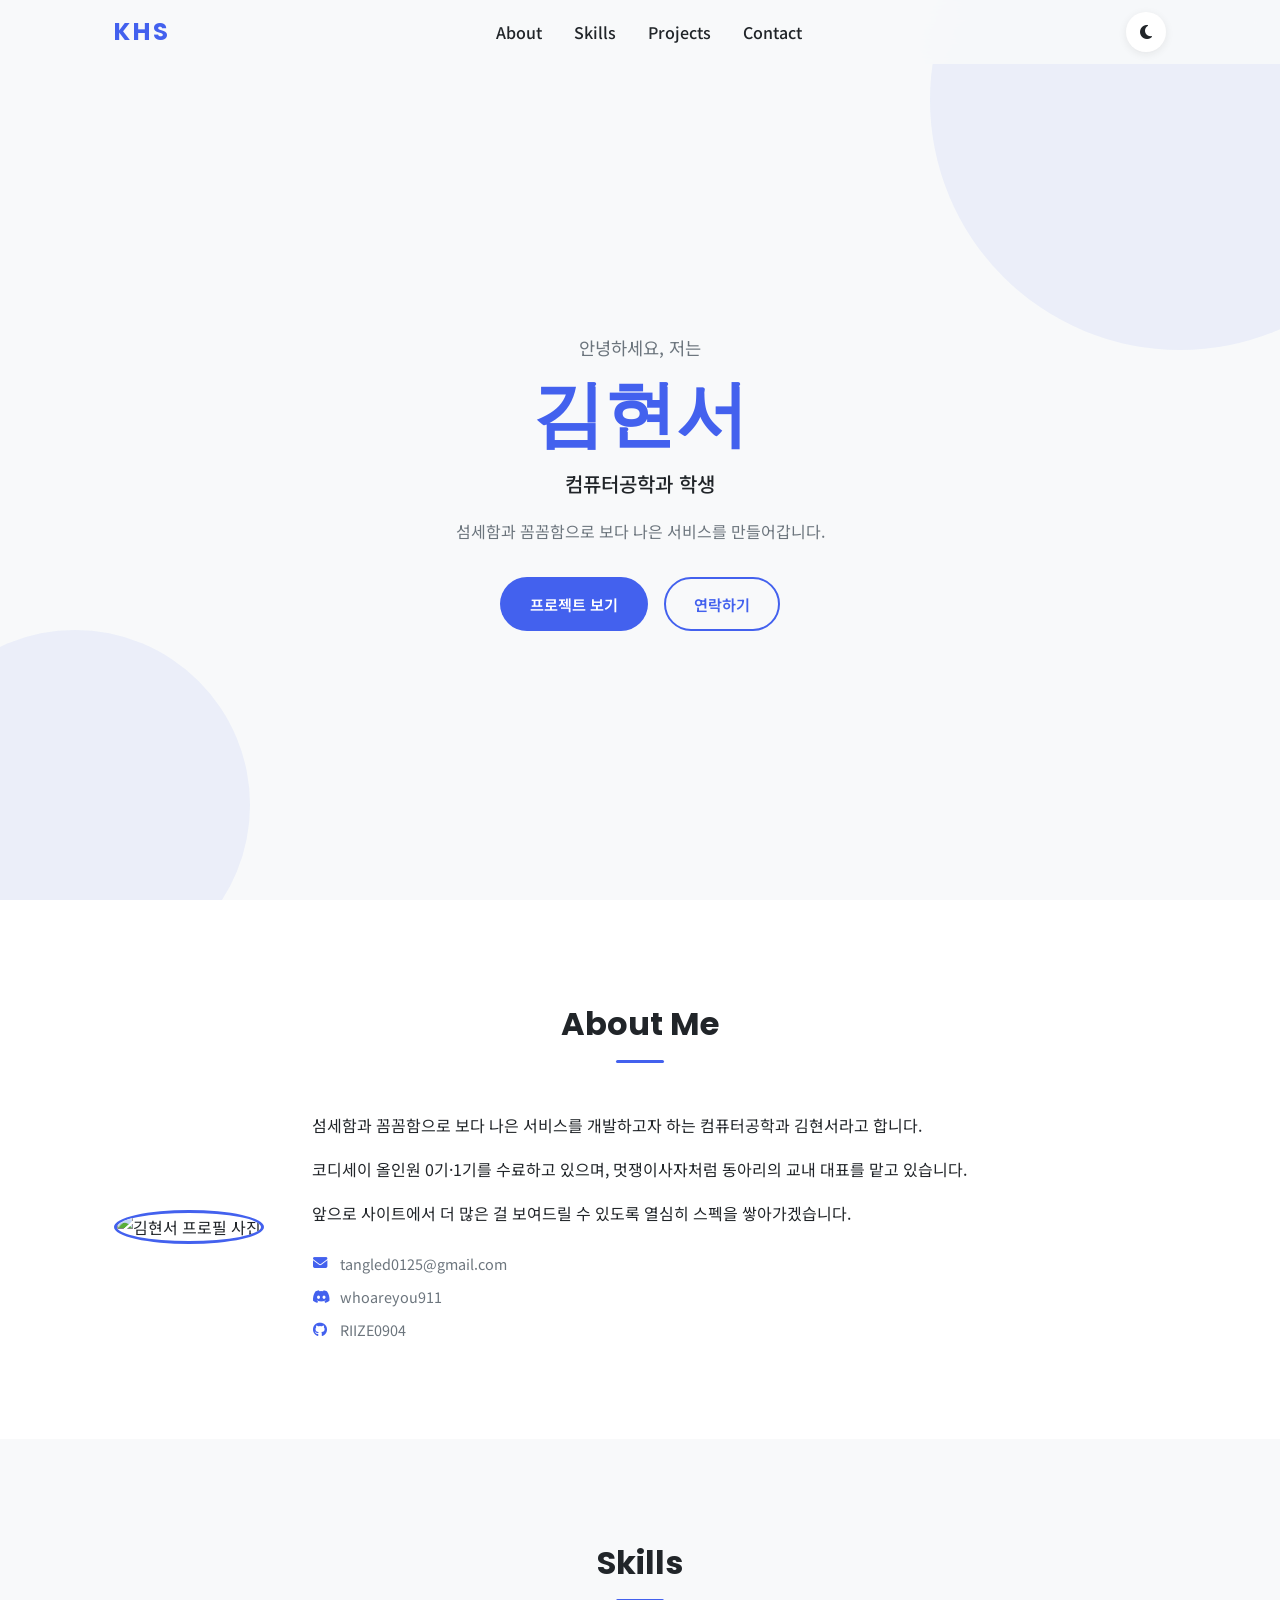
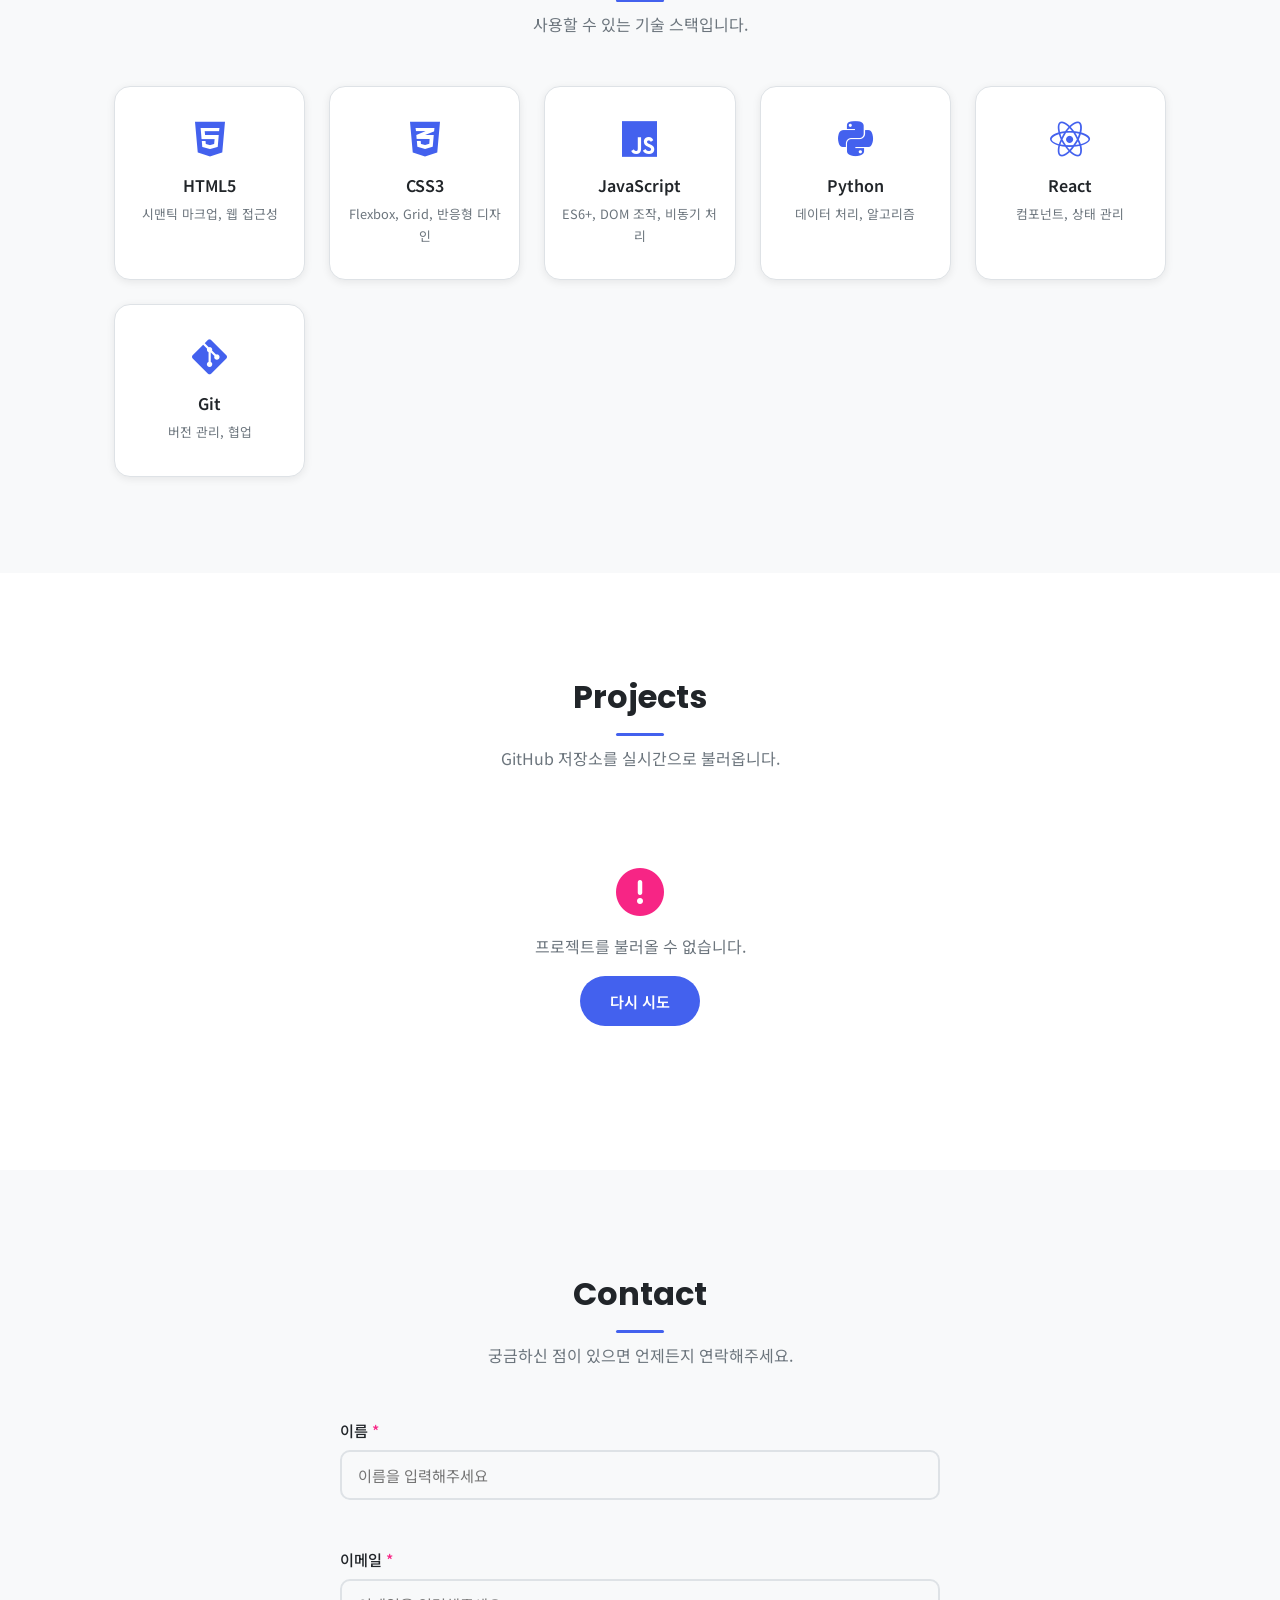
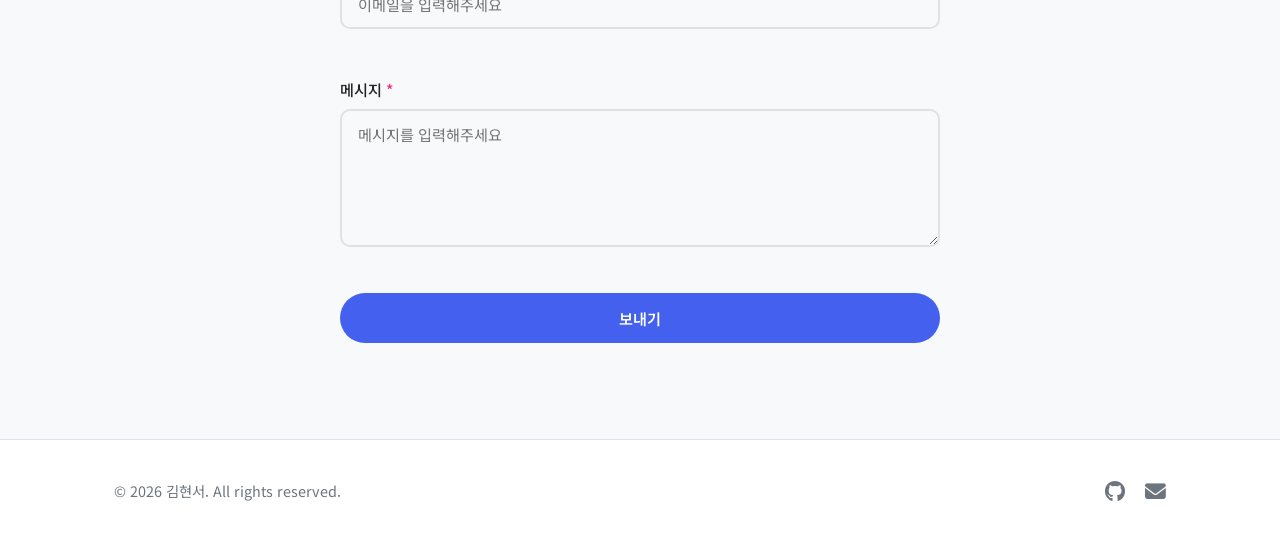
==== index.html @ 7a952cfc "Deploy portfolio to gh-pages branch https://claude.ai/code/session_013kDp5S1q1RxbDHuJ3JeQEh" ====
<!DOCTYPE html>
<html lang="ko">
<head>
  <meta charset="UTF-8" />
  <meta name="viewport" content="width=device-width, initial-scale=1.0" />
  <title>김현서 | Portfolio</title>

  <!-- 웹 폰트: Noto Sans KR(한글), Poppins(영문) -->
  <link rel="preconnect" href="https://fonts.googleapis.com" />
  <link rel="preconnect" href="https://fonts.gstatic.com" crossorigin />
  <link href="https://fonts.googleapis.com/css2?family=Noto+Sans+KR:wght@300;400;500;700&family=Poppins:wght@300;400;600;700&display=swap" rel="stylesheet" />

  <!-- 아이콘: Font Awesome -->
  <link rel="stylesheet" href="https://cdnjs.cloudflare.com/ajax/libs/font-awesome/6.5.0/css/all.min.css" />

  <!-- 외부 스타일시트 연결 -->
  <link rel="stylesheet" href="css/style.css" />
</head>
<body>

  <!-- ===== HEADER: 고정 네비게이션 바 ===== -->
  <header class="header" id="header">
    <nav class="nav container">

      <!-- 로고 -->
      <a href="#hero" class="nav__logo">KHS</a>

      <!-- 메뉴 목록 (모바일에서 슬라이드다운) -->
      <ul class="nav__menu" id="nav-menu">
        <li><a href="#about"    class="nav__link">About</a></li>
        <li><a href="#skills"   class="nav__link">Skills</a></li>
        <li><a href="#projects" class="nav__link">Projects</a></li>
        <li><a href="#contact"  class="nav__link">Contact</a></li>
      </ul>

      <div class="nav__actions">
        <!-- 다크 모드 토글 버튼 -->
        <button class="dark-toggle" id="dark-toggle" aria-label="다크 모드 전환">
          <i class="fas fa-moon"></i>
        </button>

        <!-- 햄버거 버튼 (모바일에서만 표시) -->
        <button class="hamburger" id="hamburger" aria-label="메뉴 열기">
          <span></span>
          <span></span>
          <span></span>
        </button>
      </div>
    </nav>
  </header>

  <main>

    <!-- ===== HERO: 메인 인트로 섹션 ===== -->
    <section class="hero" id="hero">
      <div class="hero__content container">
        <p class="hero__greeting">안녕하세요, 저는</p>
        <h1 class="hero__name">김현서</h1>
        <p class="hero__role">컴퓨터공학과 학생</p>
        <p class="hero__description">섬세함과 꼼꼼함으로 보다 나은 서비스를 만들어갑니다.</p>
        <div class="hero__buttons">
          <a href="#projects" class="btn btn--primary">프로젝트 보기</a>
          <a href="#contact"  class="btn btn--secondary">연락하기</a>
        </div>
      </div>

      <!-- 배경 장식 원형 요소 -->
      <div class="hero__bg-circle hero__bg-circle--1"></div>
      <div class="hero__bg-circle hero__bg-circle--2"></div>
    </section>

    <!-- ===== ABOUT: 자기소개 섹션 ===== -->
    <section class="about section" id="about">
      <div class="container">
        <h2 class="section__title animate-on-scroll">About Me</h2>

        <div class="about__content">

          <!-- 프로필 이미지 (images/profile.png 파일로 교체) -->
          <div class="about__image animate-on-scroll">
            <img
              src="images/profile.png"
              alt="김현서 프로필 사진"
              class="about__photo"
              id="profile-img"
            />
            <!-- 이미지 로드 실패 시 폴백 플레이스홀더 (JS에서 토글) -->
            <div class="about__photo-placeholder hidden" id="profile-placeholder">
              <i class="fas fa-user"></i>
            </div>
          </div>

          <!-- 자기소개 텍스트 및 연락처 -->
          <div class="about__text animate-on-scroll">
            <p>섬세함과 꼼꼼함으로 보다 나은 서비스를 개발하고자 하는 컴퓨터공학과 김현서라고 합니다.</p>
            <p>코디세이 올인원 0기·1기를 수료하고 있으며, 멋쟁이사자처럼 동아리의 교내 대표를 맡고 있습니다.</p>
            <p>앞으로 사이트에서 더 많은 걸 보여드릴 수 있도록 열심히 스펙을 쌓아가겠습니다.</p>

            <!-- 연락처 정보 목록 -->
            <ul class="about__info">
              <li><i class="fas fa-envelope"></i> tangled0125@gmail.com</li>
              <li><i class="fab fa-discord"></i> whoareyou911</li>
              <li><i class="fab fa-github"></i> RIIZE0904</li>
            </ul>
          </div>
        </div>
      </div>
    </section>

    <!-- ===== SKILLS: 기술 스택 섹션 ===== -->
    <section class="skills section" id="skills">
      <div class="container">
        <h2 class="section__title animate-on-scroll">Skills</h2>
        <p class="section__subtitle animate-on-scroll">사용할 수 있는 기술 스택입니다.</p>

        <!-- Grid 레이아웃: 카드 수에 따라 자동 줄바꿈 -->
        <div class="skills__grid">
          <div class="skill-card animate-on-scroll">
            <i class="fab fa-html5 skill-card__icon"></i>
            <h3 class="skill-card__name">HTML5</h3>
            <p class="skill-card__desc">시맨틱 마크업, 웹 접근성</p>
          </div>
          <div class="skill-card animate-on-scroll">
            <i class="fab fa-css3-alt skill-card__icon"></i>
            <h3 class="skill-card__name">CSS3</h3>
            <p class="skill-card__desc">Flexbox, Grid, 반응형 디자인</p>
          </div>
          <div class="skill-card animate-on-scroll">
            <i class="fab fa-js skill-card__icon"></i>
            <h3 class="skill-card__name">JavaScript</h3>
            <p class="skill-card__desc">ES6+, DOM 조작, 비동기 처리</p>
          </div>
          <div class="skill-card animate-on-scroll">
            <i class="fab fa-python skill-card__icon"></i>
            <h3 class="skill-card__name">Python</h3>
            <p class="skill-card__desc">데이터 처리, 알고리즘</p>
          </div>
          <div class="skill-card animate-on-scroll">
            <i class="fab fa-react skill-card__icon"></i>
            <h3 class="skill-card__name">React</h3>
            <p class="skill-card__desc">컴포넌트, 상태 관리</p>
          </div>
          <div class="skill-card animate-on-scroll">
            <i class="fab fa-git-alt skill-card__icon"></i>
            <h3 class="skill-card__name">Git</h3>
            <p class="skill-card__desc">버전 관리, 협업</p>
          </div>
        </div>
      </div>
    </section>

    <!-- ===== PROJECTS: GitHub API 연동 섹션 ===== -->
    <section class="projects section" id="projects">
      <div class="container">
        <h2 class="section__title animate-on-scroll">Projects</h2>
        <p class="section__subtitle animate-on-scroll">GitHub 저장소를 실시간으로 불러옵니다.</p>

        <!-- 로딩 / 에러 / 빈 상태 UI (JS에서 상태에 따라 표시/숨김) -->
        <div class="projects__status">

          <!-- 로딩 상태: 스피너 + 텍스트 -->
          <div class="status status--loading" id="status-loading">
            <div class="spinner"></div>
            <p>프로젝트를 불러오는 중...</p>
          </div>

          <!-- 에러 상태: 메시지 + 재시도 버튼 -->
          <div class="status status--error hidden" id="status-error">
            <i class="fas fa-exclamation-circle"></i>
            <p>프로젝트를 불러올 수 없습니다.</p>
            <button class="btn btn--primary" id="retry-btn">다시 시도</button>
          </div>

          <!-- 빈 상태: 저장소가 없을 때 -->
          <div class="status status--empty hidden" id="status-empty">
            <i class="fas fa-folder-open"></i>
            <p>표시할 프로젝트가 없습니다.</p>
          </div>
        </div>

        <!-- 성공 상태: 프로젝트 카드 목록 (JS로 동적 렌더링) -->
        <div class="projects__grid hidden" id="projects-grid"></div>
      </div>
    </section>

    <!-- ===== CONTACT: 문의 폼 섹션 ===== -->
    <section class="contact section" id="contact">
      <div class="container">
        <h2 class="section__title animate-on-scroll">Contact</h2>
        <p class="section__subtitle animate-on-scroll">궁금하신 점이 있으면 언제든지 연락해주세요.</p>

        <!-- novalidate: 브라우저 기본 검증 비활성화 → JS로 직접 처리 -->
        <form class="contact__form animate-on-scroll" id="contact-form" novalidate>

          <!-- 이름 입력 필드 -->
          <div class="form-group">
            <label for="name">이름 <span class="required">*</span></label>
            <input type="text" id="name" name="name" placeholder="이름을 입력해주세요" />
            <span class="form-error" id="name-error"></span>
          </div>

          <!-- 이메일 입력 필드 -->
          <div class="form-group">
            <label for="email">이메일 <span class="required">*</span></label>
            <input type="email" id="email" name="email" placeholder="이메일을 입력해주세요" />
            <span class="form-error" id="email-error"></span>
          </div>

          <!-- 메시지 입력 필드 -->
          <div class="form-group">
            <label for="message">메시지 <span class="required">*</span></label>
            <textarea id="message" name="message" rows="5" placeholder="메시지를 입력해주세요"></textarea>
            <span class="form-error" id="message-error"></span>
          </div>

          <button type="submit" class="btn btn--primary btn--full">보내기</button>

          <!-- 성공 메시지 (제출 후 표시) -->
          <div class="form-success hidden" id="form-success">
            <i class="fas fa-check-circle"></i>
            <p>메시지가 성공적으로 전송되었습니다! 감사합니다.</p>
          </div>
        </form>
      </div>
    </section>

  </main>

  <!-- ===== FOOTER: 저작권 및 외부 링크 ===== -->
  <footer class="footer">
    <div class="container">
      <p>&copy; 2026 김현서. All rights reserved.</p>
      <div class="footer__links">
        <a href="https://github.com/RIIZE0904" target="_blank" rel="noopener" aria-label="GitHub">
          <i class="fab fa-github"></i>
        </a>
        <a href="mailto:tangled0125@gmail.com" aria-label="이메일">
          <i class="fas fa-envelope"></i>
        </a>
      </div>
    </div>
  </footer>

  <!-- 스크롤 탑 버튼 (300px 이상 스크롤 시 표시) -->
  <button class="scroll-top hidden" id="scroll-top" aria-label="맨 위로 이동">
    <i class="fas fa-arrow-up"></i>
  </button>

  <!-- JavaScript 파일 연결 (body 끝에 위치 → DOM 로드 후 실행) -->
  <script src="js/main.js"></script>
</body>
</html>
---- css/style.css ----
/* ===== CSS 변수: 라이트 / 다크 테마 토큰 ===== */
:root {
  --color-bg: #f8f9fa;
  --color-bg-alt: #ffffff;
  --color-text: #212529;
  --color-text-light: #6c757d;
  --color-primary: #4361ee;
  --color-secondary: #f72585;
  --color-border: #dee2e6;
  --color-card-bg: #ffffff;
  --color-nav-bg: rgba(248, 249, 250, 0.9);
  --color-nav-scrolled: rgba(255, 255, 255, 0.98);
  --shadow-sm: 0 2px 8px rgba(0, 0, 0, 0.08);
  --shadow-md: 0 6px 24px rgba(0, 0, 0, 0.12);
  --transition: 0.3s ease;
  --font-main: 'Noto Sans KR', sans-serif;
  --font-en: 'Poppins', sans-serif;
}

/* 다크 모드: body.dark 일 때 변수 덮어쓰기 */
body.dark {
  --color-bg: #0f172a;
  --color-bg-alt: #1e293b;
  --color-text: #e2e8f0;
  --color-text-light: #94a3b8;
  --color-border: #334155;
  --color-card-bg: #1e293b;
  --color-nav-bg: rgba(15, 23, 42, 0.9);
  --color-nav-scrolled: rgba(15, 23, 42, 0.98);
  --shadow-sm: 0 2px 8px rgba(0, 0, 0, 0.4);
  --shadow-md: 0 6px 24px rgba(0, 0, 0, 0.5);
}

/* ===== 리셋 & 기본 설정 ===== */
*,
*::before,
*::after {
  box-sizing: border-box;
  margin: 0;
  padding: 0;
}

html {
  scroll-behavior: smooth; /* 부드러운 스크롤 전역 적용 */
}

body {
  font-family: var(--font-main);
  background-color: var(--color-bg);
  color: var(--color-text);
  line-height: 1.75;
  /* 테마 전환 시 부드럽게 변경 */
  transition: background-color var(--transition), color var(--transition);
}

a {
  text-decoration: none;
  color: inherit;
}

ul {
  list-style: none;
}

button {
  cursor: pointer;
  border: none;
  background: none;
  font-family: inherit;
}

/* ===== 레이아웃: 컨테이너 & 섹션 ===== */
.container {
  max-width: 1100px;
  margin: 0 auto;
  padding: 0 1.5rem;
}

.section {
  padding: 6rem 0;
}

/* ===== HEADER & 네비게이션 ===== */
/* position: fixed로 스크롤해도 상단에 고정 */
.header {
  position: fixed;
  top: 0;
  left: 0;
  width: 100%;
  z-index: 1000;
  background-color: var(--color-nav-bg);
  backdrop-filter: blur(12px);
  transition: background-color var(--transition), box-shadow var(--transition);
}

/* 스크롤 60px 이상 시 JS가 .scrolled 클래스 추가 → 그림자 표시 */
.header.scrolled {
  background-color: var(--color-nav-scrolled);
  box-shadow: var(--shadow-sm);
}

/* Flexbox: 로고 / 메뉴 / 액션버튼을 가로로 정렬 */
.nav {
  display: flex;
  align-items: center;
  justify-content: space-between;
  height: 64px;
}

.nav__logo {
  font-family: var(--font-en);
  font-size: 1.5rem;
  font-weight: 700;
  color: var(--color-primary);
  letter-spacing: 3px;
}

/* Flexbox: 메뉴 항목 가로 나열 */
.nav__menu {
  display: flex;
  gap: 2rem;
}

.nav__link {
  font-weight: 500;
  color: var(--color-text);
  transition: color var(--transition);
  position: relative;
}

/* 호버 시 하단 밑줄 애니메이션 */
.nav__link::after {
  content: '';
  position: absolute;
  bottom: -4px;
  left: 0;
  width: 0;
  height: 2px;
  background-color: var(--color-primary);
  transition: width var(--transition);
}

.nav__link:hover {
  color: var(--color-primary);
}

.nav__link:hover::after {
  width: 100%;
}

.nav__actions {
  display: flex;
  align-items: center;
  gap: 0.75rem;
}

/* 다크 모드 토글 버튼 */
.dark-toggle {
  width: 40px;
  height: 40px;
  border-radius: 50%;
  display: flex;
  align-items: center;
  justify-content: center;
  background-color: var(--color-card-bg);
  color: var(--color-text);
  font-size: 1rem;
  box-shadow: var(--shadow-sm);
  transition: background-color var(--transition), transform var(--transition);
}

.dark-toggle:hover {
  transform: rotate(20deg);
}

/* 햄버거 버튼: 모바일에서만 표시 (기본 hidden) */
.hamburger {
  display: none;
  flex-direction: column;
  gap: 5px;
  width: 30px;
  padding: 3px 0;
}

.hamburger span {
  display: block;
  width: 100%;
  height: 2px;
  background-color: var(--color-text);
  border-radius: 2px;
  transition: transform var(--transition), opacity var(--transition);
}

/* 활성화 시 X 모양으로 변형 */
.hamburger.active span:nth-child(1) {
  transform: translateY(7px) rotate(45deg);
}

.hamburger.active span:nth-child(2) {
  opacity: 0;
}

.hamburger.active span:nth-child(3) {
  transform: translateY(-7px) rotate(-45deg);
}

/* ===== HERO 섹션 ===== */
/* 화면 전체 높이, 중앙 정렬 */
.hero {
  min-height: 100vh;
  display: flex;
  align-items: center;
  justify-content: center;
  position: relative;
  overflow: hidden;
  padding-top: 64px; /* 고정 헤더 높이만큼 여백 */
}

.hero__content {
  text-align: center;
  position: relative;
  z-index: 1;
}

.hero__greeting {
  font-size: 1.1rem;
  color: var(--color-text-light);
  margin-bottom: 0.5rem;
}

/* clamp(): 뷰포트에 따라 폰트 크기 자동 조정 */
.hero__name {
  font-family: var(--font-en);
  font-size: clamp(2.5rem, 6vw, 4.5rem);
  font-weight: 700;
  color: var(--color-primary);
  line-height: 1.2;
  margin-bottom: 0.5rem;
}

.hero__role {
  font-size: 1.25rem;
  font-weight: 500;
  margin-bottom: 1rem;
}

.hero__description {
  font-size: 1rem;
  color: var(--color-text-light);
  max-width: 480px;
  margin: 0 auto 2rem;
}

/* Flexbox: 버튼 가로 나열, 모바일에서 wrap */
.hero__buttons {
  display: flex;
  gap: 1rem;
  justify-content: center;
  flex-wrap: wrap;
}

/* 배경 장식 원 */
.hero__bg-circle {
  position: absolute;
  border-radius: 50%;
  background-color: var(--color-primary);
  opacity: 0.07;
}

.hero__bg-circle--1 {
  width: 500px;
  height: 500px;
  top: -150px;
  right: -150px;
}

.hero__bg-circle--2 {
  width: 350px;
  height: 350px;
  bottom: -80px;
  left: -100px;
}

/* ===== 버튼 공통 스타일 ===== */
.btn {
  display: inline-flex;
  align-items: center;
  gap: 0.5rem;
  padding: 0.75rem 1.75rem;
  border-radius: 50px;
  font-size: 0.95rem;
  font-weight: 600;
  font-family: inherit;
  border: 2px solid transparent;
  transition: transform var(--transition), box-shadow var(--transition),
              background-color var(--transition), color var(--transition);
  cursor: pointer;
}

/* 주요 버튼 (채워진 형태) */
.btn--primary {
  background-color: var(--color-primary);
  color: #fff;
}

.btn--primary:hover {
  transform: translateY(-2px);
  box-shadow: 0 8px 20px rgba(67, 97, 238, 0.4);
}

/* 보조 버튼 (테두리 형태) */
.btn--secondary {
  background-color: transparent;
  color: var(--color-primary);
  border-color: var(--color-primary);
}

.btn--secondary:hover {
  background-color: var(--color-primary);
  color: #fff;
  transform: translateY(-2px);
}

/* 폼 제출 버튼: 너비 100% */
.btn--full {
  width: 100%;
  justify-content: center;
}

/* ===== 섹션 공통 제목 스타일 ===== */
.section__title {
  font-family: var(--font-en);
  font-size: 2rem;
  font-weight: 700;
  text-align: center;
  margin-bottom: 0.5rem;
}

/* 제목 하단 강조선 */
.section__title::after {
  content: '';
  display: block;
  width: 48px;
  height: 3px;
  background-color: var(--color-primary);
  margin: 0.5rem auto 0;
  border-radius: 2px;
}

.section__subtitle {
  text-align: center;
  color: var(--color-text-light);
  margin-bottom: 3rem;
}

/* ===== ABOUT 섹션 ===== */
.about {
  background-color: var(--color-bg-alt);
}

/* Flexbox: 이미지와 텍스트를 가로로 배치 */
.about__content {
  display: flex;
  align-items: center;
  gap: 3rem;
  margin-top: 3rem;
}

.about__image {
  flex-shrink: 0;
}

/* 프로필 실제 사진 */
.about__photo {
  width: 200px;
  height: 200px;
  border-radius: 50%;
  object-fit: cover;
  border: 3px solid var(--color-primary);
}

/* 프로필 사진 플레이스홀더: 이미지 로드 실패 시 표시 */
.about__photo-placeholder {
  width: 200px;
  height: 200px;
  border-radius: 50%;
  background-color: var(--color-bg);
  border: 3px solid var(--color-primary);
  display: flex;
  align-items: center;
  justify-content: center;
  font-size: 5rem;
  color: var(--color-primary);
}

.about__text p {
  color: var(--color-text);
  margin-bottom: 1rem;
}

/* 연락처 항목: 아이콘 + 텍스트 가로 정렬 */
.about__info {
  display: flex;
  flex-direction: column;
  gap: 0.5rem;
  margin-top: 1.5rem;
}

.about__info li {
  display: flex;
  align-items: center;
  gap: 0.75rem;
  color: var(--color-text-light);
  font-size: 0.9rem;
}

.about__info li i {
  color: var(--color-primary);
  width: 16px;
  text-align: center;
}

/* ===== SKILLS 섹션 ===== */
/* Grid: 카드 최소 160px, 공간에 따라 자동 채움 */
.skills__grid {
  display: grid;
  grid-template-columns: repeat(auto-fill, minmax(160px, 1fr));
  gap: 1.5rem;
  margin-top: 3rem;
}

.skill-card {
  background-color: var(--color-card-bg);
  border: 1px solid var(--color-border);
  border-radius: 16px;
  padding: 2rem 1rem;
  text-align: center;
  box-shadow: var(--shadow-sm);
  transition: transform var(--transition), box-shadow var(--transition);
}

.skill-card:hover {
  transform: translateY(-6px);
  box-shadow: var(--shadow-md);
}

.skill-card__icon {
  font-size: 2.5rem;
  color: var(--color-primary);
  margin-bottom: 0.75rem;
}

.skill-card__name {
  font-size: 1rem;
  font-weight: 600;
  margin-bottom: 0.25rem;
}

.skill-card__desc {
  font-size: 0.8rem;
  color: var(--color-text-light);
}

/* ===== PROJECTS 섹션 ===== */
.projects {
  background-color: var(--color-bg-alt);
}

/* 상태 영역: 로딩/에러/빈 상태를 중앙에 표시 */
.projects__status {
  display: flex;
  justify-content: center;
}

.status {
  display: flex;
  flex-direction: column;
  align-items: center;
  gap: 1rem;
  padding: 3rem 2rem;
  color: var(--color-text-light);
  text-align: center;
}

.status i {
  font-size: 3rem;
  color: var(--color-primary);
}

.status--error i {
  color: var(--color-secondary);
}

/* 로딩 스피너 애니메이션 */
.spinner {
  width: 48px;
  height: 48px;
  border: 4px solid var(--color-border);
  border-top-color: var(--color-primary);
  border-radius: 50%;
  animation: spin 0.8s linear infinite;
}

@keyframes spin {
  to {
    transform: rotate(360deg);
  }
}

/* Grid: 프로젝트 카드 자동 배치 */
.projects__grid {
  display: grid;
  grid-template-columns: repeat(auto-fill, minmax(300px, 1fr));
  gap: 1.5rem;
  margin-top: 2rem;
}

.project-card {
  background-color: var(--color-card-bg);
  border: 1px solid var(--color-border);
  border-radius: 16px;
  padding: 1.75rem;
  box-shadow: var(--shadow-sm);
  display: flex;
  flex-direction: column;
  gap: 0.75rem;
  transition: transform var(--transition), box-shadow var(--transition);
}

.project-card:hover {
  transform: translateY(-4px);
  box-shadow: var(--shadow-md);
}

/* Flexbox: 아이콘 + 저장소 이름 가로 정렬 */
.project-card__header {
  display: flex;
  align-items: center;
  gap: 0.5rem;
}

.project-card__header i {
  color: var(--color-primary);
}

.project-card__name {
  font-size: 1rem;
  font-weight: 600;
}

.project-card__desc {
  font-size: 0.875rem;
  color: var(--color-text-light);
  flex-grow: 1;
  line-height: 1.6;
}

/* 언어, 스타, 날짜 메타 정보 */
.project-card__meta {
  display: flex;
  gap: 1rem;
  font-size: 0.8rem;
  color: var(--color-text-light);
  flex-wrap: wrap;
}

.project-card__meta span {
  display: flex;
  align-items: center;
  gap: 0.3rem;
}

/* 언어 표시 색상 점 */
.lang-dot {
  display: inline-block;
  width: 10px;
  height: 10px;
  border-radius: 50%;
  background-color: var(--color-primary);
}

/* GitHub 링크: 화살표 호버 애니메이션 */
.project-card__link {
  display: inline-flex;
  align-items: center;
  gap: 0.4rem;
  font-size: 0.875rem;
  font-weight: 500;
  color: var(--color-primary);
  margin-top: auto;
  transition: gap var(--transition);
}

.project-card__link:hover {
  gap: 0.7rem;
}

/* ===== CONTACT 섹션 ===== */
/* Flexbox: 폼 요소 세로 나열 */
.contact__form {
  max-width: 600px;
  margin: 3rem auto 0;
  display: flex;
  flex-direction: column;
  gap: 1.5rem;
}

.form-group {
  display: flex;
  flex-direction: column;
  gap: 0.4rem;
}

.form-group label {
  font-weight: 500;
  font-size: 0.95rem;
}

/* 필수 입력 표시 */
.required {
  color: var(--color-secondary);
}

.form-group input,
.form-group textarea {
  padding: 0.75rem 1rem;
  border: 2px solid var(--color-border);
  border-radius: 10px;
  font-family: inherit;
  font-size: 0.95rem;
  background-color: var(--color-bg);
  color: var(--color-text);
  resize: vertical;
  transition: border-color var(--transition), background-color var(--transition);
}

/* 포커스: 테두리 색상 강조 */
.form-group input:focus,
.form-group textarea:focus {
  outline: none;
  border-color: var(--color-primary);
}

/* 에러 상태: 빨간 테두리 */
.form-group input.error,
.form-group textarea.error {
  border-color: #e74c3c;
}

/* 에러 메시지 텍스트 */
.form-error {
  font-size: 0.8rem;
  color: #e74c3c;
  min-height: 1rem;
}

/* 제출 성공 메시지 박스 */
.form-success {
  display: flex;
  align-items: center;
  gap: 0.75rem;
  padding: 1rem 1.5rem;
  background-color: #d4edda;
  border-radius: 10px;
  color: #155724;
  font-weight: 500;
}

.form-success i {
  font-size: 1.25rem;
}

body.dark .form-success {
  background-color: #1a3a28;
  color: #a3d9b1;
}

/* ===== FOOTER ===== */
.footer {
  background-color: var(--color-bg-alt);
  border-top: 1px solid var(--color-border);
  padding: 2rem 0;
}

/* Flexbox: 저작권 텍스트와 아이콘 링크를 양쪽 배치 */
.footer .container {
  display: flex;
  align-items: center;
  justify-content: space-between;
  flex-wrap: wrap;
  gap: 1rem;
}

.footer p {
  color: var(--color-text-light);
  font-size: 0.9rem;
}

.footer__links {
  display: flex;
  gap: 1.25rem;
}

.footer__links a {
  font-size: 1.3rem;
  color: var(--color-text-light);
  transition: color var(--transition), transform var(--transition);
}

.footer__links a:hover {
  color: var(--color-primary);
  transform: translateY(-3px);
}

/* ===== 스크롤 탑 버튼 ===== */
/* position: fixed로 화면 우측 하단에 고정 */
.scroll-top {
  position: fixed;
  bottom: 2rem;
  right: 2rem;
  width: 44px;
  height: 44px;
  border-radius: 50%;
  background-color: var(--color-primary);
  color: #fff;
  font-size: 1rem;
  display: flex;
  align-items: center;
  justify-content: center;
  box-shadow: var(--shadow-md);
  z-index: 900;
  transition: transform var(--transition), opacity var(--transition);
}

.scroll-top:hover {
  transform: translateY(-4px);
}

/* ===== 유틸리티 ===== */
.hidden {
  display: none !important;
}

/* ===== 스크롤 애니메이션 ===== */
/* 초기: 투명 + 아래에서 올라오는 위치 */
.animate-on-scroll {
  opacity: 0;
  transform: translateY(30px);
  transition: opacity 0.6s ease, transform 0.6s ease;
}

/* JS에서 .visible 추가 시 나타남 */
.animate-on-scroll.visible {
  opacity: 1;
  transform: translateY(0);
}

/* ===== 반응형: 태블릿 (768px 이하) ===== */
@media (max-width: 768px) {
  /* 햄버거 버튼 표시, 데스크톱 메뉴 숨김 */
  .hamburger {
    display: flex;
  }

  /* 모바일 메뉴: 화면 상단 아래로 슬라이드 */
  .nav__menu {
    position: fixed;
    top: 64px;
    left: 0;
    width: 100%;
    background-color: var(--color-nav-scrolled);
    flex-direction: column;
    align-items: center;
    padding: 1.5rem 0;
    gap: 1.5rem;
    transform: translateY(-150%);
    transition: transform var(--transition);
    box-shadow: var(--shadow-sm);
    z-index: 999;
  }

  /* .active 추가 시 메뉴 내려옴 */
  .nav__menu.active {
    transform: translateY(0);
  }

  /* About: 세로 배치로 전환 */
  .about__content {
    flex-direction: column;
    text-align: center;
  }

  .about__info {
    align-items: center;
  }

  /* Projects: 1열 배치 */
  .projects__grid {
    grid-template-columns: 1fr;
  }

  /* Skills: 2열 유지 */
  .skills__grid {
    grid-template-columns: repeat(2, 1fr);
  }
}

/* ===== 반응형: 모바일 (480px 이하) ===== */
@media (max-width: 480px) {
  .section {
    padding: 4rem 0;
  }

  /* Hero 버튼: 세로 나열 */
  .hero__buttons {
    flex-direction: column;
    align-items: center;
  }

  /* Footer: 세로 중앙 정렬 */
  .footer .container {
    flex-direction: column;
    align-items: center;
    text-align: center;
  }
}
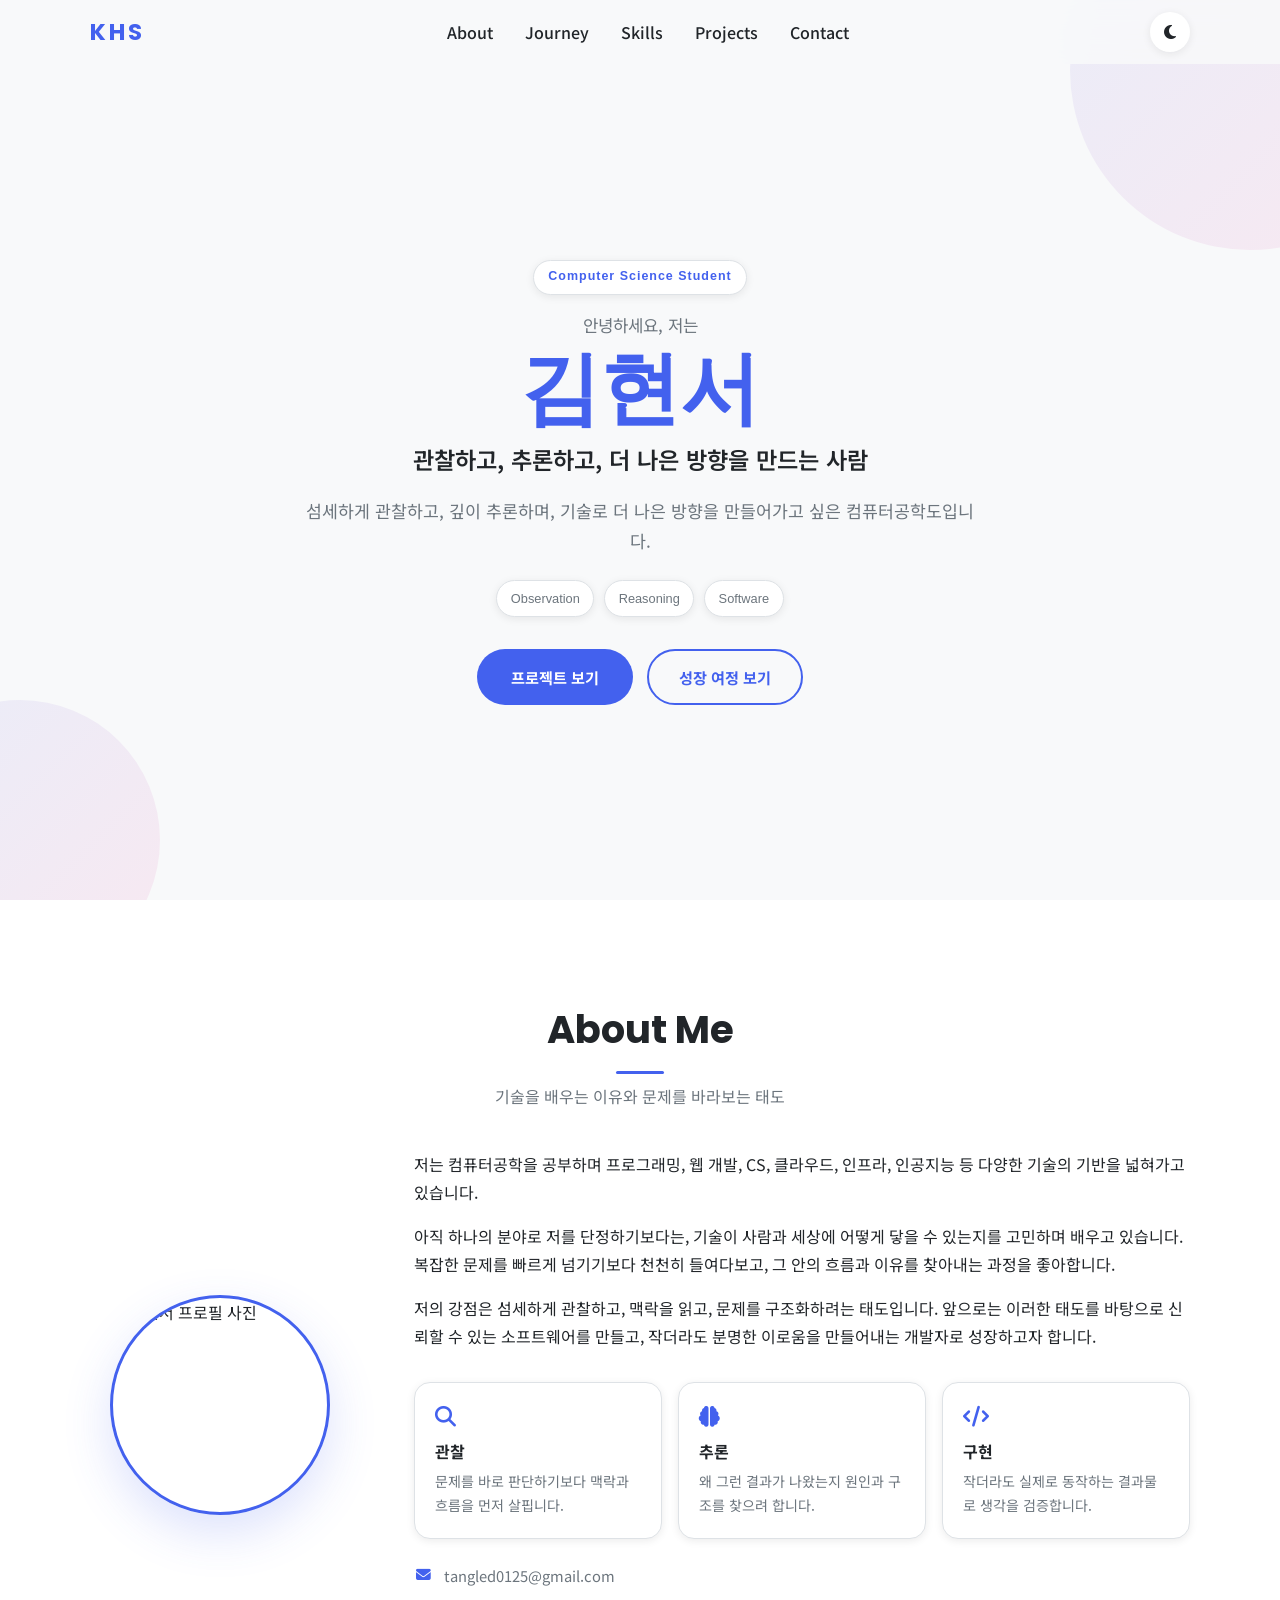
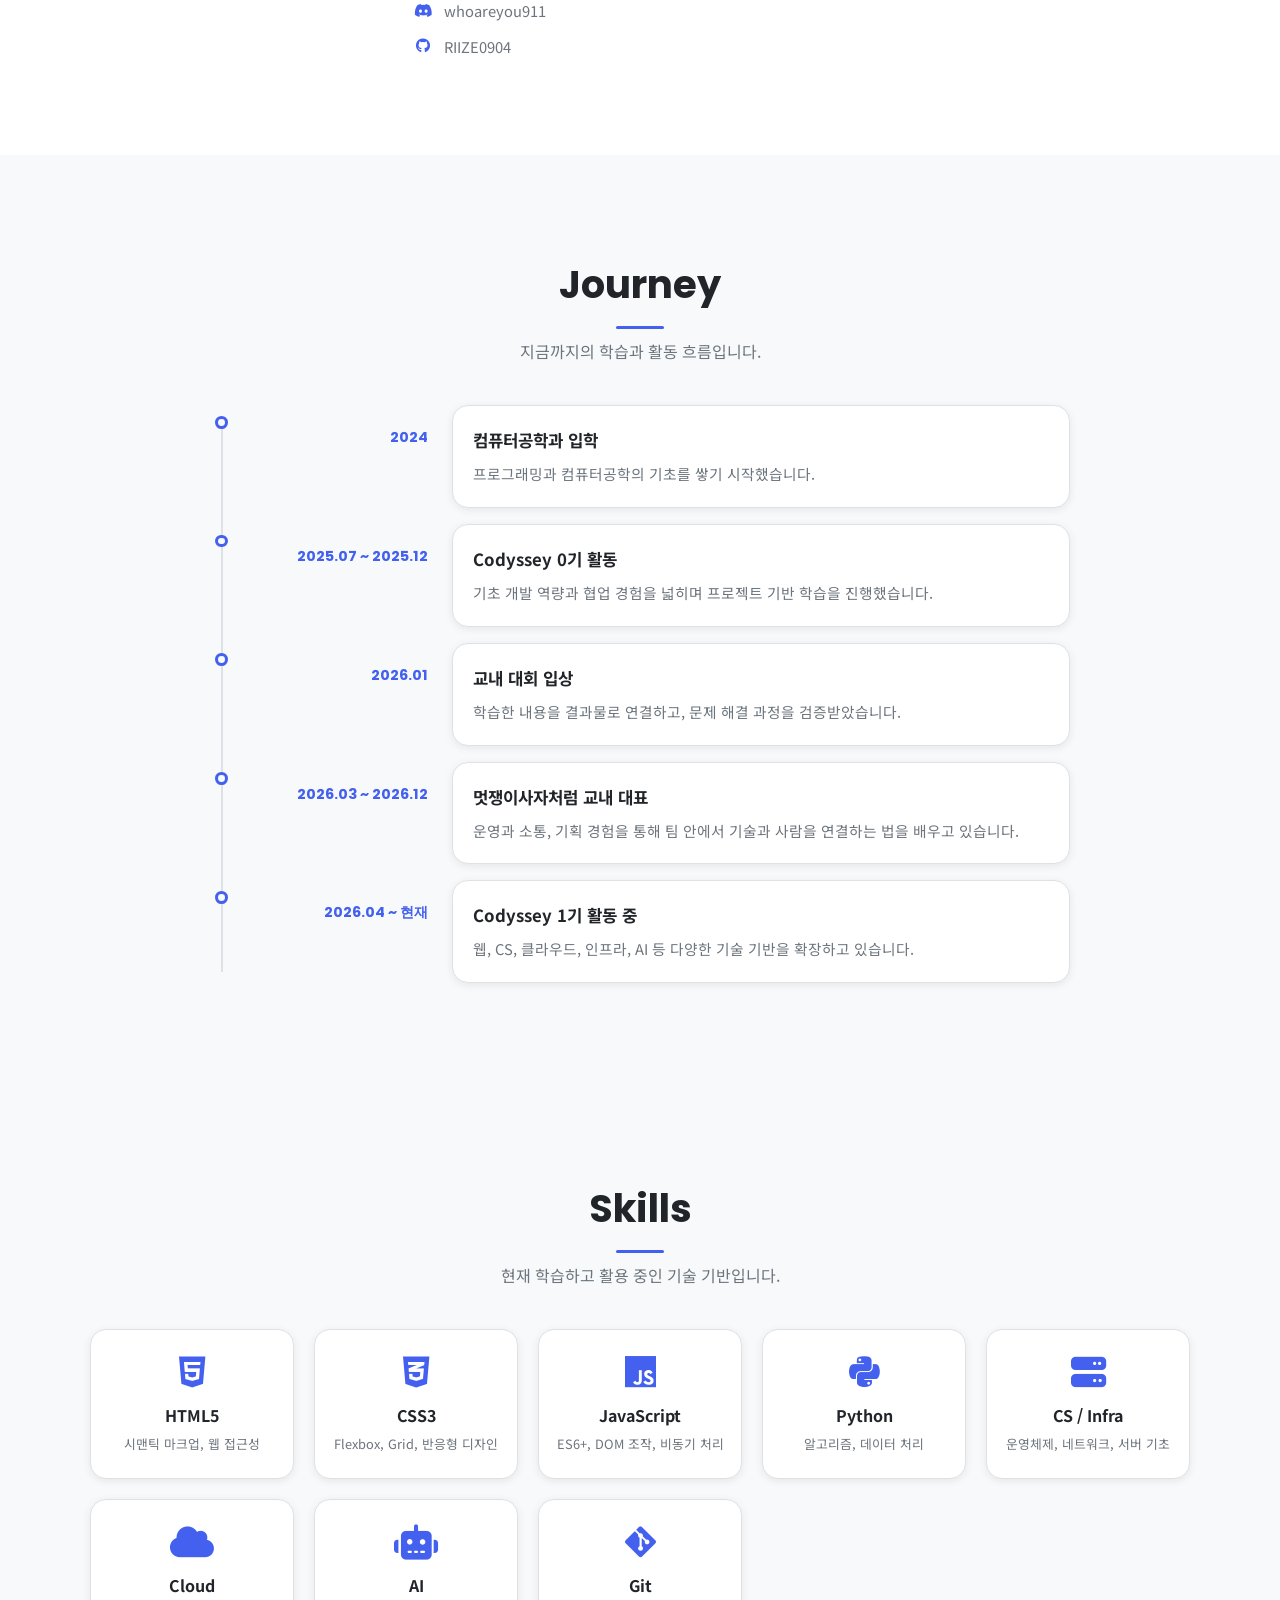
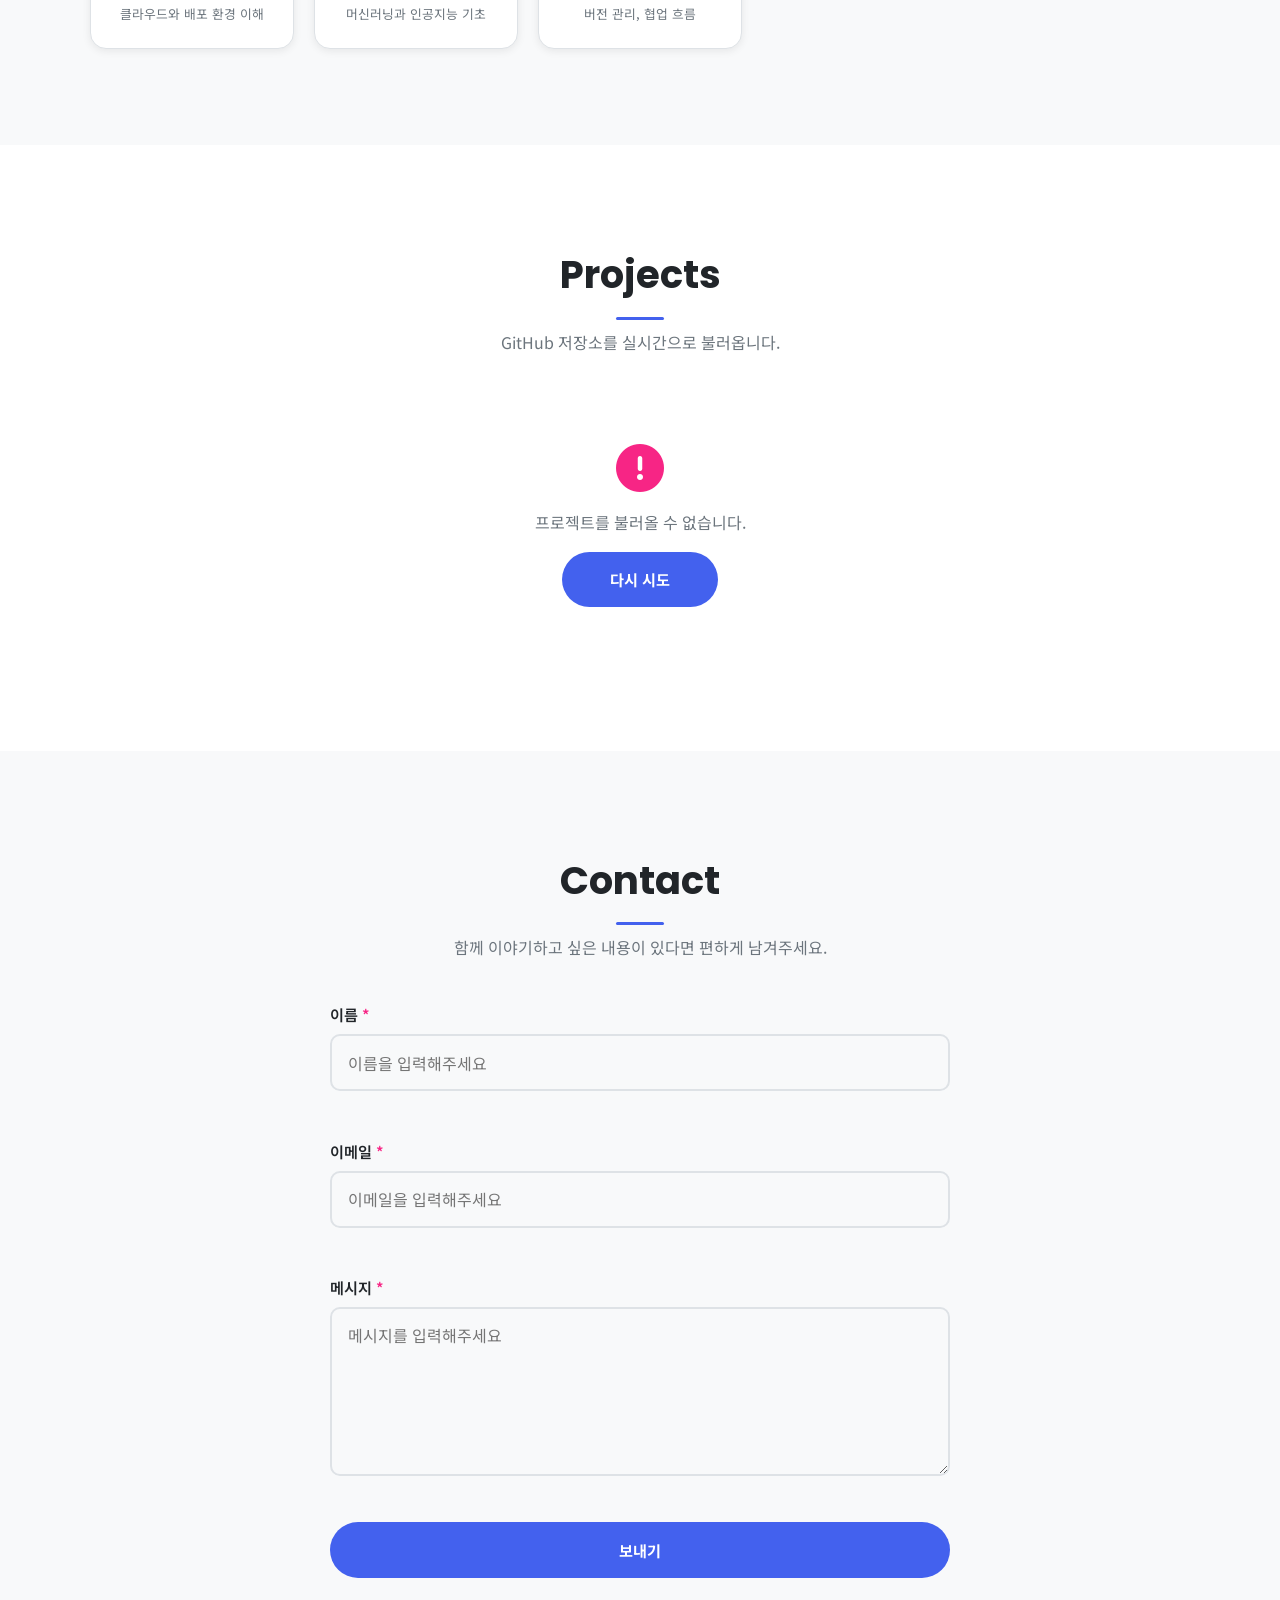
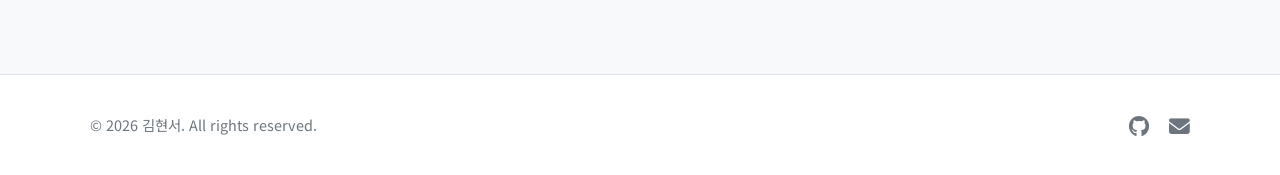
==== commit 231cae25: "Sync gh-pages with latest portfolio update https://claude.ai/code/session_013kDp5S1q1RxbDHuJ3JeQEh" ====
--- a/index.html
+++ b/index.html
@@ -1,8 +1,9 @@
 <!DOCTYPE html>
-<html lang="ko">
+<html lang="ko" data-theme="light">
 <head>
   <meta charset="UTF-8" />
   <meta name="viewport" content="width=device-width, initial-scale=1.0" />
+  <meta name="description" content="컴퓨터공학도 김현서의 포트폴리오 웹사이트입니다." />
   <title>김현서 | Portfolio</title>
 
   <!-- 웹 폰트: Noto Sans KR(한글), Poppins(영문) -->
@@ -10,37 +11,35 @@
   <link rel="preconnect" href="https://fonts.gstatic.com" crossorigin />
   <link href="https://fonts.googleapis.com/css2?family=Noto+Sans+KR:wght@300;400;500;700&family=Poppins:wght@300;400;600;700&display=swap" rel="stylesheet" />
 
-  <!-- 아이콘: Font Awesome -->
+  <!-- 아이콘: Font Awesome은 과제에서 허용된 외부 리소스 -->
   <link rel="stylesheet" href="https://cdnjs.cloudflare.com/ajax/libs/font-awesome/6.5.0/css/all.min.css" />
 
   <!-- 외부 스타일시트 연결 -->
   <link rel="stylesheet" href="css/style.css" />
+
+  <!-- JavaScript 파일 defer 연결: HTML 파싱 완료 후 실행 -->
+  <script src="js/main.js" defer></script>
 </head>
 <body>
-
   <!-- ===== HEADER: 고정 네비게이션 바 ===== -->
   <header class="header" id="header">
-    <nav class="nav container">
-
-      <!-- 로고 -->
-      <a href="#hero" class="nav__logo">KHS</a>
-
-      <!-- 메뉴 목록 (모바일에서 슬라이드다운) -->
+    <nav class="nav container" aria-label="주요 메뉴">
+      <a href="#hero" class="nav__logo" aria-label="홈으로 이동">KHS</a>
+
       <ul class="nav__menu" id="nav-menu">
-        <li><a href="#about"    class="nav__link">About</a></li>
-        <li><a href="#skills"   class="nav__link">Skills</a></li>
+        <li><a href="#about" class="nav__link">About</a></li>
+        <li><a href="#journey" class="nav__link">Journey</a></li>
+        <li><a href="#skills" class="nav__link">Skills</a></li>
         <li><a href="#projects" class="nav__link">Projects</a></li>
-        <li><a href="#contact"  class="nav__link">Contact</a></li>
+        <li><a href="#contact" class="nav__link">Contact</a></li>
       </ul>
 
       <div class="nav__actions">
-        <!-- 다크 모드 토글 버튼 -->
-        <button class="dark-toggle" id="dark-toggle" aria-label="다크 모드 전환">
-          <i class="fas fa-moon"></i>
+        <button class="dark-toggle" id="dark-toggle" type="button" aria-label="다크 모드 전환" aria-pressed="false">
+          <i class="fas fa-moon" aria-hidden="true"></i>
         </button>
 
-        <!-- 햄버거 버튼 (모바일에서만 표시) -->
-        <button class="hamburger" id="hamburger" aria-label="메뉴 열기">
+        <button class="hamburger" id="hamburger" type="button" aria-label="메뉴 열기" aria-controls="nav-menu" aria-expanded="false">
           <span></span>
           <span></span>
           <span></span>
@@ -50,33 +49,40 @@
   </header>
 
   <main>
-
     <!-- ===== HERO: 메인 인트로 섹션 ===== -->
     <section class="hero" id="hero">
-      <div class="hero__content container">
+      <div class="hero__content container animate-on-scroll">
+        <p class="hero__eyebrow">Computer Science Student</p>
         <p class="hero__greeting">안녕하세요, 저는</p>
         <h1 class="hero__name">김현서</h1>
-        <p class="hero__role">컴퓨터공학과 학생</p>
-        <p class="hero__description">섬세함과 꼼꼼함으로 보다 나은 서비스를 만들어갑니다.</p>
+        <p class="hero__role">관찰하고, 추론하고, 더 나은 방향을 만드는 사람</p>
+        <p class="hero__description">
+          섬세하게 관찰하고, 깊이 추론하며, 기술로 더 나은 방향을 만들어가고 싶은 컴퓨터공학도입니다.
+        </p>
+
+        <div class="hero__keywords" aria-label="핵심 키워드">
+          <span>Observation</span>
+          <span>Reasoning</span>
+          <span>Software</span>
+        </div>
+
         <div class="hero__buttons">
           <a href="#projects" class="btn btn--primary">프로젝트 보기</a>
-          <a href="#contact"  class="btn btn--secondary">연락하기</a>
-        </div>
-      </div>
-
-      <!-- 배경 장식 원형 요소 -->
-      <div class="hero__bg-circle hero__bg-circle--1"></div>
-      <div class="hero__bg-circle hero__bg-circle--2"></div>
+          <a href="#journey" class="btn btn--secondary">성장 여정 보기</a>
+        </div>
+      </div>
+
+      <div class="hero__bg-circle hero__bg-circle--1" aria-hidden="true"></div>
+      <div class="hero__bg-circle hero__bg-circle--2" aria-hidden="true"></div>
     </section>
 
     <!-- ===== ABOUT: 자기소개 섹션 ===== -->
     <section class="about section" id="about">
       <div class="container">
         <h2 class="section__title animate-on-scroll">About Me</h2>
+        <p class="section__subtitle animate-on-scroll">기술을 배우는 이유와 문제를 바라보는 태도</p>
 
         <div class="about__content">
-
-          <!-- 프로필 이미지 (images/profile.png 파일로 교체) -->
           <div class="about__image animate-on-scroll">
             <img
               src="images/profile.png"
@@ -84,25 +90,96 @@
               class="about__photo"
               id="profile-img"
             />
-            <!-- 이미지 로드 실패 시 폴백 플레이스홀더 (JS에서 토글) -->
-            <div class="about__photo-placeholder hidden" id="profile-placeholder">
+            <div class="about__photo-placeholder hidden" id="profile-placeholder" aria-hidden="true">
               <i class="fas fa-user"></i>
             </div>
           </div>
 
-          <!-- 자기소개 텍스트 및 연락처 -->
           <div class="about__text animate-on-scroll">
-            <p>섬세함과 꼼꼼함으로 보다 나은 서비스를 개발하고자 하는 컴퓨터공학과 김현서라고 합니다.</p>
-            <p>코디세이 올인원 0기·1기를 수료하고 있으며, 멋쟁이사자처럼 동아리의 교내 대표를 맡고 있습니다.</p>
-            <p>앞으로 사이트에서 더 많은 걸 보여드릴 수 있도록 열심히 스펙을 쌓아가겠습니다.</p>
-
-            <!-- 연락처 정보 목록 -->
-            <ul class="about__info">
-              <li><i class="fas fa-envelope"></i> tangled0125@gmail.com</li>
-              <li><i class="fab fa-discord"></i> whoareyou911</li>
-              <li><i class="fab fa-github"></i> RIIZE0904</li>
+            <p>
+              저는 컴퓨터공학을 공부하며 프로그래밍, 웹 개발, CS, 클라우드, 인프라, 인공지능 등 다양한 기술의 기반을 넓혀가고 있습니다.
+            </p>
+            <p>
+              아직 하나의 분야로 저를 단정하기보다는, 기술이 사람과 세상에 어떻게 닿을 수 있는지를 고민하며 배우고 있습니다. 복잡한 문제를 빠르게 넘기기보다 천천히 들여다보고, 그 안의 흐름과 이유를 찾아내는 과정을 좋아합니다.
+            </p>
+            <p>
+              저의 강점은 섬세하게 관찰하고, 맥락을 읽고, 문제를 구조화하려는 태도입니다. 앞으로는 이러한 태도를 바탕으로 신뢰할 수 있는 소프트웨어를 만들고, 작더라도 분명한 이로움을 만들어내는 개발자로 성장하고자 합니다.
+            </p>
+
+            <div class="about__cards" aria-label="강점 요약">
+              <article class="about-card">
+                <i class="fas fa-magnifying-glass" aria-hidden="true"></i>
+                <h3>관찰</h3>
+                <p>문제를 바로 판단하기보다 맥락과 흐름을 먼저 살핍니다.</p>
+              </article>
+              <article class="about-card">
+                <i class="fas fa-brain" aria-hidden="true"></i>
+                <h3>추론</h3>
+                <p>왜 그런 결과가 나왔는지 원인과 구조를 찾으려 합니다.</p>
+              </article>
+              <article class="about-card">
+                <i class="fas fa-code" aria-hidden="true"></i>
+                <h3>구현</h3>
+                <p>작더라도 실제로 동작하는 결과물로 생각을 검증합니다.</p>
+              </article>
+            </div>
+
+            <ul class="about__info" aria-label="연락처 정보">
+              <li><i class="fas fa-envelope" aria-hidden="true"></i> <a href="mailto:tangled0125@gmail.com">tangled0125@gmail.com</a></li>
+              <li><i class="fab fa-discord" aria-hidden="true"></i> whoareyou911</li>
+              <li><i class="fab fa-github" aria-hidden="true"></i> <a href="https://github.com/RIIZE0904" target="_blank" rel="noopener">RIIZE0904</a></li>
             </ul>
           </div>
+        </div>
+      </div>
+    </section>
+
+    <!-- ===== JOURNEY: 성장 과정 섹션 ===== -->
+    <section class="journey section" id="journey">
+      <div class="container">
+        <h2 class="section__title animate-on-scroll">Journey</h2>
+        <p class="section__subtitle animate-on-scroll">지금까지의 학습과 활동 흐름입니다.</p>
+
+        <div class="journey__timeline">
+          <article class="journey-item animate-on-scroll">
+            <div class="journey-item__date">2024</div>
+            <div class="journey-item__content">
+              <h3>컴퓨터공학과 입학</h3>
+              <p>프로그래밍과 컴퓨터공학의 기초를 쌓기 시작했습니다.</p>
+            </div>
+          </article>
+
+          <article class="journey-item animate-on-scroll">
+            <div class="journey-item__date">2025.07 ~ 2025.12</div>
+            <div class="journey-item__content">
+              <h3>Codyssey 0기 활동</h3>
+              <p>기초 개발 역량과 협업 경험을 넓히며 프로젝트 기반 학습을 진행했습니다.</p>
+            </div>
+          </article>
+
+          <article class="journey-item animate-on-scroll">
+            <div class="journey-item__date">2026.01</div>
+            <div class="journey-item__content">
+              <h3>교내 대회 입상</h3>
+              <p>학습한 내용을 결과물로 연결하고, 문제 해결 과정을 검증받았습니다.</p>
+            </div>
+          </article>
+
+          <article class="journey-item animate-on-scroll">
+            <div class="journey-item__date">2026.03 ~ 2026.12</div>
+            <div class="journey-item__content">
+              <h3>멋쟁이사자처럼 교내 대표</h3>
+              <p>운영과 소통, 기획 경험을 통해 팀 안에서 기술과 사람을 연결하는 법을 배우고 있습니다.</p>
+            </div>
+          </article>
+
+          <article class="journey-item animate-on-scroll">
+            <div class="journey-item__date">2026.04 ~ 현재</div>
+            <div class="journey-item__content">
+              <h3>Codyssey 1기 활동 중</h3>
+              <p>웹, CS, 클라우드, 인프라, AI 등 다양한 기술 기반을 확장하고 있습니다.</p>
+            </div>
+          </article>
         </div>
       </div>
     </section>
@@ -111,40 +188,49 @@
     <section class="skills section" id="skills">
       <div class="container">
         <h2 class="section__title animate-on-scroll">Skills</h2>
-        <p class="section__subtitle animate-on-scroll">사용할 수 있는 기술 스택입니다.</p>
-
-        <!-- Grid 레이아웃: 카드 수에 따라 자동 줄바꿈 -->
+        <p class="section__subtitle animate-on-scroll">현재 학습하고 활용 중인 기술 기반입니다.</p>
+
         <div class="skills__grid">
-          <div class="skill-card animate-on-scroll">
-            <i class="fab fa-html5 skill-card__icon"></i>
+          <article class="skill-card animate-on-scroll">
+            <i class="fab fa-html5 skill-card__icon" aria-hidden="true"></i>
             <h3 class="skill-card__name">HTML5</h3>
             <p class="skill-card__desc">시맨틱 마크업, 웹 접근성</p>
-          </div>
-          <div class="skill-card animate-on-scroll">
-            <i class="fab fa-css3-alt skill-card__icon"></i>
+          </article>
+          <article class="skill-card animate-on-scroll">
+            <i class="fab fa-css3-alt skill-card__icon" aria-hidden="true"></i>
             <h3 class="skill-card__name">CSS3</h3>
             <p class="skill-card__desc">Flexbox, Grid, 반응형 디자인</p>
-          </div>
-          <div class="skill-card animate-on-scroll">
-            <i class="fab fa-js skill-card__icon"></i>
+          </article>
+          <article class="skill-card animate-on-scroll">
+            <i class="fab fa-js skill-card__icon" aria-hidden="true"></i>
             <h3 class="skill-card__name">JavaScript</h3>
             <p class="skill-card__desc">ES6+, DOM 조작, 비동기 처리</p>
-          </div>
-          <div class="skill-card animate-on-scroll">
-            <i class="fab fa-python skill-card__icon"></i>
+          </article>
+          <article class="skill-card animate-on-scroll">
+            <i class="fab fa-python skill-card__icon" aria-hidden="true"></i>
             <h3 class="skill-card__name">Python</h3>
-            <p class="skill-card__desc">데이터 처리, 알고리즘</p>
-          </div>
-          <div class="skill-card animate-on-scroll">
-            <i class="fab fa-react skill-card__icon"></i>
-            <h3 class="skill-card__name">React</h3>
-            <p class="skill-card__desc">컴포넌트, 상태 관리</p>
-          </div>
-          <div class="skill-card animate-on-scroll">
-            <i class="fab fa-git-alt skill-card__icon"></i>
+            <p class="skill-card__desc">알고리즘, 데이터 처리</p>
+          </article>
+          <article class="skill-card animate-on-scroll">
+            <i class="fas fa-server skill-card__icon" aria-hidden="true"></i>
+            <h3 class="skill-card__name">CS / Infra</h3>
+            <p class="skill-card__desc">운영체제, 네트워크, 서버 기초</p>
+          </article>
+          <article class="skill-card animate-on-scroll">
+            <i class="fas fa-cloud skill-card__icon" aria-hidden="true"></i>
+            <h3 class="skill-card__name">Cloud</h3>
+            <p class="skill-card__desc">클라우드와 배포 환경 이해</p>
+          </article>
+          <article class="skill-card animate-on-scroll">
+            <i class="fas fa-robot skill-card__icon" aria-hidden="true"></i>
+            <h3 class="skill-card__name">AI</h3>
+            <p class="skill-card__desc">머신러닝과 인공지능 기초</p>
+          </article>
+          <article class="skill-card animate-on-scroll">
+            <i class="fab fa-git-alt skill-card__icon" aria-hidden="true"></i>
             <h3 class="skill-card__name">Git</h3>
-            <p class="skill-card__desc">버전 관리, 협업</p>
-          </div>
+            <p class="skill-card__desc">버전 관리, 협업 흐름</p>
+          </article>
         </div>
       </div>
     </section>
@@ -155,30 +241,24 @@
         <h2 class="section__title animate-on-scroll">Projects</h2>
         <p class="section__subtitle animate-on-scroll">GitHub 저장소를 실시간으로 불러옵니다.</p>
 
-        <!-- 로딩 / 에러 / 빈 상태 UI (JS에서 상태에 따라 표시/숨김) -->
-        <div class="projects__status">
-
-          <!-- 로딩 상태: 스피너 + 텍스트 -->
+        <div class="projects__status" aria-live="polite">
           <div class="status status--loading" id="status-loading">
-            <div class="spinner"></div>
+            <div class="spinner" aria-hidden="true"></div>
             <p>프로젝트를 불러오는 중...</p>
           </div>
 
-          <!-- 에러 상태: 메시지 + 재시도 버튼 -->
           <div class="status status--error hidden" id="status-error">
-            <i class="fas fa-exclamation-circle"></i>
+            <i class="fas fa-exclamation-circle" aria-hidden="true"></i>
             <p>프로젝트를 불러올 수 없습니다.</p>
-            <button class="btn btn--primary" id="retry-btn">다시 시도</button>
-          </div>
-
-          <!-- 빈 상태: 저장소가 없을 때 -->
+            <button class="btn btn--primary" id="retry-btn" type="button">다시 시도</button>
+          </div>
+
           <div class="status status--empty hidden" id="status-empty">
-            <i class="fas fa-folder-open"></i>
+            <i class="fas fa-folder-open" aria-hidden="true"></i>
             <p>표시할 프로젝트가 없습니다.</p>
           </div>
         </div>
 
-        <!-- 성공 상태: 프로젝트 카드 목록 (JS로 동적 렌더링) -->
         <div class="projects__grid hidden" id="projects-grid"></div>
       </div>
     </section>
@@ -187,26 +267,21 @@
     <section class="contact section" id="contact">
       <div class="container">
         <h2 class="section__title animate-on-scroll">Contact</h2>
-        <p class="section__subtitle animate-on-scroll">궁금하신 점이 있으면 언제든지 연락해주세요.</p>
-
-        <!-- novalidate: 브라우저 기본 검증 비활성화 → JS로 직접 처리 -->
+        <p class="section__subtitle animate-on-scroll">함께 이야기하고 싶은 내용이 있다면 편하게 남겨주세요.</p>
+
         <form class="contact__form animate-on-scroll" id="contact-form" novalidate>
-
-          <!-- 이름 입력 필드 -->
           <div class="form-group">
             <label for="name">이름 <span class="required">*</span></label>
-            <input type="text" id="name" name="name" placeholder="이름을 입력해주세요" />
+            <input type="text" id="name" name="name" placeholder="이름을 입력해주세요" autocomplete="name" />
             <span class="form-error" id="name-error"></span>
           </div>
 
-          <!-- 이메일 입력 필드 -->
           <div class="form-group">
             <label for="email">이메일 <span class="required">*</span></label>
-            <input type="email" id="email" name="email" placeholder="이메일을 입력해주세요" />
+            <input type="email" id="email" name="email" placeholder="이메일을 입력해주세요" autocomplete="email" />
             <span class="form-error" id="email-error"></span>
           </div>
 
-          <!-- 메시지 입력 필드 -->
           <div class="form-group">
             <label for="message">메시지 <span class="required">*</span></label>
             <textarea id="message" name="message" rows="5" placeholder="메시지를 입력해주세요"></textarea>
@@ -215,15 +290,13 @@
 
           <button type="submit" class="btn btn--primary btn--full">보내기</button>
 
-          <!-- 성공 메시지 (제출 후 표시) -->
           <div class="form-success hidden" id="form-success">
-            <i class="fas fa-check-circle"></i>
-            <p>메시지가 성공적으로 전송되었습니다! 감사합니다.</p>
+            <i class="fas fa-check-circle" aria-hidden="true"></i>
+            <p>메시지가 성공적으로 확인되었습니다. 감사합니다.</p>
           </div>
         </form>
       </div>
     </section>
-
   </main>
 
   <!-- ===== FOOTER: 저작권 및 외부 링크 ===== -->
@@ -232,21 +305,17 @@
       <p>&copy; 2026 김현서. All rights reserved.</p>
       <div class="footer__links">
         <a href="https://github.com/RIIZE0904" target="_blank" rel="noopener" aria-label="GitHub">
-          <i class="fab fa-github"></i>
+          <i class="fab fa-github" aria-hidden="true"></i>
         </a>
         <a href="mailto:tangled0125@gmail.com" aria-label="이메일">
-          <i class="fas fa-envelope"></i>
+          <i class="fas fa-envelope" aria-hidden="true"></i>
         </a>
       </div>
     </div>
   </footer>
 
-  <!-- 스크롤 탑 버튼 (300px 이상 스크롤 시 표시) -->
-  <button class="scroll-top hidden" id="scroll-top" aria-label="맨 위로 이동">
-    <i class="fas fa-arrow-up"></i>
+  <button class="scroll-top hidden" id="scroll-top" type="button" aria-label="맨 위로 이동">
+    <i class="fas fa-arrow-up" aria-hidden="true"></i>
   </button>
-
-  <!-- JavaScript 파일 연결 (body 끝에 위치 → DOM 로드 후 실행) -->
-  <script src="js/main.js"></script>
 </body>
 </html>
--- a/css/style.css
+++ b/css/style.css
@@ -1,24 +1,36 @@
-/* ===== CSS 변수: 라이트 / 다크 테마 토큰 ===== */
+/* ============================================================
+   style.css — 반응형 포트폴리오 스타일
+   설계 기준: 모바일 퍼스트 → 768px → 1024px 확장
+   ============================================================ */
+
+/* ===== CSS 변수: 라이트 테마 토큰 ===== */
 :root {
   --color-bg: #f8f9fa;
   --color-bg-alt: #ffffff;
   --color-text: #212529;
   --color-text-light: #6c757d;
   --color-primary: #4361ee;
+  --color-primary-dark: #3147c9;
   --color-secondary: #f72585;
   --color-border: #dee2e6;
   --color-card-bg: #ffffff;
   --color-nav-bg: rgba(248, 249, 250, 0.9);
   --color-nav-scrolled: rgba(255, 255, 255, 0.98);
+  --color-success-bg: #d4edda;
+  --color-success-text: #155724;
   --shadow-sm: 0 2px 8px rgba(0, 0, 0, 0.08);
   --shadow-md: 0 6px 24px rgba(0, 0, 0, 0.12);
+  --shadow-lg: 0 18px 48px rgba(67, 97, 238, 0.18);
+  --radius-sm: 10px;
+  --radius-md: 16px;
+  --radius-lg: 24px;
   --transition: 0.3s ease;
   --font-main: 'Noto Sans KR', sans-serif;
   --font-en: 'Poppins', sans-serif;
 }
 
-/* 다크 모드: body.dark 일 때 변수 덮어쓰기 */
-body.dark {
+/* 과제 명세에 맞춘 다크 모드 변수: [data-theme="dark"] */
+[data-theme="dark"] {
   --color-bg: #0f172a;
   --color-bg-alt: #1e293b;
   --color-text: #e2e8f0;
@@ -27,8 +39,11 @@
   --color-card-bg: #1e293b;
   --color-nav-bg: rgba(15, 23, 42, 0.9);
   --color-nav-scrolled: rgba(15, 23, 42, 0.98);
+  --color-success-bg: #1a3a28;
+  --color-success-text: #a3d9b1;
   --shadow-sm: 0 2px 8px rgba(0, 0, 0, 0.4);
   --shadow-md: 0 6px 24px rgba(0, 0, 0, 0.5);
+  --shadow-lg: 0 18px 48px rgba(0, 0, 0, 0.35);
 }
 
 /* ===== 리셋 & 기본 설정 ===== */
@@ -41,7 +56,8 @@
 }
 
 html {
-  scroll-behavior: smooth; /* 부드러운 스크롤 전역 적용 */
+  scroll-behavior: smooth;
+  scroll-padding-top: 80px;
 }
 
 body {
@@ -49,86 +65,128 @@
   background-color: var(--color-bg);
   color: var(--color-text);
   line-height: 1.75;
-  /* 테마 전환 시 부드럽게 변경 */
   transition: background-color var(--transition), color var(--transition);
 }
 
+img {
+  display: block;
+  max-width: 100%;
+}
+
 a {
+  color: inherit;
   text-decoration: none;
-  color: inherit;
 }
 
 ul {
   list-style: none;
 }
 
+button,
+input,
+textarea {
+  font: inherit;
+}
+
 button {
-  cursor: pointer;
   border: none;
   background: none;
-  font-family: inherit;
-}
-
-/* ===== 레이아웃: 컨테이너 & 섹션 ===== */
+  cursor: pointer;
+}
+
+/* ===== 공통 레이아웃 ===== */
 .container {
-  max-width: 1100px;
+  width: min(100% - 2rem, 1100px);
   margin: 0 auto;
-  padding: 0 1.5rem;
 }
 
 .section {
-  padding: 6rem 0;
-}
-
-/* ===== HEADER & 네비게이션 ===== */
-/* position: fixed로 스크롤해도 상단에 고정 */
+  padding: 4.5rem 0;
+}
+
+.section__title {
+  font-family: var(--font-en);
+  font-size: clamp(1.8rem, 5vw, 2.4rem);
+  font-weight: 700;
+  text-align: center;
+  margin-bottom: 0.5rem;
+}
+
+.section__title::after {
+  content: '';
+  display: block;
+  width: 48px;
+  height: 3px;
+  background-color: var(--color-primary);
+  margin: 0.5rem auto 0;
+  border-radius: 2px;
+}
+
+.section__subtitle {
+  max-width: 640px;
+  margin: 0 auto 2.5rem;
+  color: var(--color-text-light);
+  text-align: center;
+}
+
+/* ===== HEADER & NAV ===== */
 .header {
   position: fixed;
   top: 0;
   left: 0;
+  z-index: 1000;
   width: 100%;
-  z-index: 1000;
   background-color: var(--color-nav-bg);
   backdrop-filter: blur(12px);
   transition: background-color var(--transition), box-shadow var(--transition);
 }
 
-/* 스크롤 60px 이상 시 JS가 .scrolled 클래스 추가 → 그림자 표시 */
 .header.scrolled {
   background-color: var(--color-nav-scrolled);
   box-shadow: var(--shadow-sm);
 }
 
-/* Flexbox: 로고 / 메뉴 / 액션버튼을 가로로 정렬 */
 .nav {
   display: flex;
   align-items: center;
   justify-content: space-between;
-  height: 64px;
+  min-height: 64px;
 }
 
 .nav__logo {
   font-family: var(--font-en);
-  font-size: 1.5rem;
+  font-size: 1.45rem;
   font-weight: 700;
   color: var(--color-primary);
   letter-spacing: 3px;
 }
 
-/* Flexbox: 메뉴 항목 가로 나열 */
 .nav__menu {
-  display: flex;
-  gap: 2rem;
+  position: fixed;
+  top: 64px;
+  left: 0;
+  width: 100%;
+  display: flex;
+  flex-direction: column;
+  align-items: center;
+  gap: 1.35rem;
+  padding: 1.5rem 0;
+  background-color: var(--color-nav-scrolled);
+  box-shadow: var(--shadow-sm);
+  transform: translateY(-150%);
+  transition: transform var(--transition);
+}
+
+.nav__menu.active {
+  transform: translateY(0);
 }
 
 .nav__link {
+  position: relative;
   font-weight: 500;
-  color: var(--color-text);
   transition: color var(--transition);
-  position: relative;
-}
-
-/* 호버 시 하단 밑줄 애니메이션 */
+}
+
 .nav__link::after {
   content: '';
   position: absolute;
@@ -140,11 +198,13 @@
   transition: width var(--transition);
 }
 
-.nav__link:hover {
-  color: var(--color-primary);
-}
-
-.nav__link:hover::after {
+.nav__link:hover,
+.nav__link:focus-visible {
+  color: var(--color-primary);
+}
+
+.nav__link:hover::after,
+.nav__link:focus-visible::after {
   width: 100%;
 }
 
@@ -154,31 +214,28 @@
   gap: 0.75rem;
 }
 
-/* 다크 모드 토글 버튼 */
 .dark-toggle {
   width: 40px;
   height: 40px;
+  display: flex;
+  align-items: center;
+  justify-content: center;
   border-radius: 50%;
-  display: flex;
-  align-items: center;
-  justify-content: center;
+  color: var(--color-text);
   background-color: var(--color-card-bg);
-  color: var(--color-text);
-  font-size: 1rem;
   box-shadow: var(--shadow-sm);
-  transition: background-color var(--transition), transform var(--transition);
+  transition: transform var(--transition), background-color var(--transition);
 }
 
 .dark-toggle:hover {
   transform: rotate(20deg);
 }
 
-/* 햄버거 버튼: 모바일에서만 표시 (기본 hidden) */
 .hamburger {
-  display: none;
+  width: 30px;
+  display: flex;
   flex-direction: column;
   gap: 5px;
-  width: 30px;
   padding: 3px 0;
 }
 
@@ -186,12 +243,11 @@
   display: block;
   width: 100%;
   height: 2px;
+  border-radius: 2px;
   background-color: var(--color-text);
-  border-radius: 2px;
   transition: transform var(--transition), opacity var(--transition);
 }
 
-/* 활성화 시 X 모양으로 변형 */
 .hamburger.active span:nth-child(1) {
   transform: translateY(7px) rotate(45deg);
 }
@@ -204,236 +260,347 @@
   transform: translateY(-7px) rotate(-45deg);
 }
 
-/* ===== HERO 섹션 ===== */
-/* 화면 전체 높이, 중앙 정렬 */
+/* ===== HERO ===== */
 .hero {
+  position: relative;
   min-height: 100vh;
   display: flex;
   align-items: center;
   justify-content: center;
-  position: relative;
+  padding-top: 64px;
   overflow: hidden;
-  padding-top: 64px; /* 고정 헤더 높이만큼 여백 */
 }
 
 .hero__content {
-  text-align: center;
   position: relative;
   z-index: 1;
+  text-align: center;
+}
+
+.hero__eyebrow {
+  display: inline-flex;
+  align-items: center;
+  justify-content: center;
+  padding: 0.35rem 0.9rem;
+  border: 1px solid var(--color-border);
+  border-radius: 999px;
+  margin-bottom: 1rem;
+  color: var(--color-primary);
+  background-color: var(--color-card-bg);
+  font-family: var(--font-en);
+  font-size: 0.78rem;
+  font-weight: 600;
+  letter-spacing: 0.08em;
+  box-shadow: var(--shadow-sm);
 }
 
 .hero__greeting {
-  font-size: 1.1rem;
-  color: var(--color-text-light);
-  margin-bottom: 0.5rem;
-}
-
-/* clamp(): 뷰포트에 따라 폰트 크기 자동 조정 */
+  margin-bottom: 0.25rem;
+  color: var(--color-text-light);
+  font-size: 1.05rem;
+}
+
 .hero__name {
+  margin-bottom: 0.45rem;
+  color: var(--color-primary);
   font-family: var(--font-en);
-  font-size: clamp(2.5rem, 6vw, 4.5rem);
+  font-size: clamp(3rem, 14vw, 5rem);
   font-weight: 700;
-  color: var(--color-primary);
-  line-height: 1.2;
-  margin-bottom: 0.5rem;
+  line-height: 1.1;
 }
 
 .hero__role {
-  font-size: 1.25rem;
-  font-weight: 500;
   margin-bottom: 1rem;
+  font-size: clamp(1.05rem, 4vw, 1.45rem);
+  font-weight: 600;
 }
 
 .hero__description {
+  max-width: 680px;
+  margin: 0 auto 1.5rem;
+  color: var(--color-text-light);
   font-size: 1rem;
-  color: var(--color-text-light);
-  max-width: 480px;
-  margin: 0 auto 2rem;
-}
-
-/* Flexbox: 버튼 가로 나열, 모바일에서 wrap */
+}
+
+.hero__keywords {
+  display: flex;
+  flex-wrap: wrap;
+  justify-content: center;
+  gap: 0.6rem;
+  margin-bottom: 2rem;
+}
+
+.hero__keywords span {
+  padding: 0.4rem 0.85rem;
+  border: 1px solid var(--color-border);
+  border-radius: 999px;
+  background-color: var(--color-card-bg);
+  color: var(--color-text-light);
+  font-family: var(--font-en);
+  font-size: 0.8rem;
+  box-shadow: var(--shadow-sm);
+}
+
 .hero__buttons {
   display: flex;
-  gap: 1rem;
-  justify-content: center;
-  flex-wrap: wrap;
-}
-
-/* 배경 장식 원 */
+  flex-direction: column;
+  align-items: center;
+  gap: 0.9rem;
+}
+
 .hero__bg-circle {
   position: absolute;
   border-radius: 50%;
-  background-color: var(--color-primary);
-  opacity: 0.07;
+  background: linear-gradient(135deg, var(--color-primary), var(--color-secondary));
+  opacity: 0.08;
 }
 
 .hero__bg-circle--1 {
-  width: 500px;
-  height: 500px;
-  top: -150px;
+  width: 360px;
+  height: 360px;
+  top: -110px;
   right: -150px;
 }
 
 .hero__bg-circle--2 {
-  width: 350px;
-  height: 350px;
+  width: 280px;
+  height: 280px;
   bottom: -80px;
-  left: -100px;
-}
-
-/* ===== 버튼 공통 스타일 ===== */
+  left: -120px;
+}
+
+/* ===== BUTTON ===== */
 .btn {
   display: inline-flex;
   align-items: center;
+  justify-content: center;
   gap: 0.5rem;
-  padding: 0.75rem 1.75rem;
-  border-radius: 50px;
+  min-width: 156px;
+  padding: 0.78rem 1.75rem;
+  border: 2px solid transparent;
+  border-radius: 999px;
   font-size: 0.95rem;
-  font-weight: 600;
-  font-family: inherit;
-  border: 2px solid transparent;
-  transition: transform var(--transition), box-shadow var(--transition),
-              background-color var(--transition), color var(--transition);
-  cursor: pointer;
-}
-
-/* 주요 버튼 (채워진 형태) */
+  font-weight: 700;
+  transition: transform var(--transition), box-shadow var(--transition), background-color var(--transition), color var(--transition), border-color var(--transition);
+}
+
 .btn--primary {
+  color: #ffffff;
   background-color: var(--color-primary);
-  color: #fff;
-}
-
-.btn--primary:hover {
+}
+
+.btn--primary:hover,
+.btn--primary:focus-visible {
   transform: translateY(-2px);
   box-shadow: 0 8px 20px rgba(67, 97, 238, 0.4);
 }
 
-/* 보조 버튼 (테두리 형태) */
 .btn--secondary {
+  color: var(--color-primary);
   background-color: transparent;
-  color: var(--color-primary);
   border-color: var(--color-primary);
 }
 
-.btn--secondary:hover {
+.btn--secondary:hover,
+.btn--secondary:focus-visible {
+  color: #ffffff;
   background-color: var(--color-primary);
-  color: #fff;
   transform: translateY(-2px);
 }
 
-/* 폼 제출 버튼: 너비 100% */
 .btn--full {
   width: 100%;
+}
+
+/* ===== ABOUT ===== */
+.about,
+.projects,
+.footer {
+  background-color: var(--color-bg-alt);
+}
+
+.about__content {
+  display: grid;
+  gap: 2rem;
+  align-items: center;
+}
+
+.about__image {
+  display: flex;
   justify-content: center;
 }
 
-/* ===== 섹션 공통 제목 스타일 ===== */
-.section__title {
-  font-family: var(--font-en);
-  font-size: 2rem;
-  font-weight: 700;
+.about__photo,
+.about__photo-placeholder {
+  width: 190px;
+  height: 190px;
+  border: 3px solid var(--color-primary);
+  border-radius: 50%;
+  box-shadow: var(--shadow-lg);
+}
+
+.about__photo {
+  object-fit: cover;
+}
+
+.about__photo-placeholder {
+  display: flex;
+  align-items: center;
+  justify-content: center;
+  color: var(--color-primary);
+  background-color: var(--color-bg);
+  font-size: 4.5rem;
+}
+
+.about__text p {
+  margin-bottom: 1rem;
+}
+
+.about__cards {
+  display: grid;
+  grid-template-columns: 1fr;
+  gap: 1rem;
+  margin: 2rem 0 1.5rem;
+}
+
+.about-card {
+  padding: 1.25rem;
+  border: 1px solid var(--color-border);
+  border-radius: var(--radius-md);
+  background-color: var(--color-card-bg);
+  box-shadow: var(--shadow-sm);
+  transition: transform var(--transition), box-shadow var(--transition);
+}
+
+.about-card:hover {
+  transform: translateY(-4px);
+  box-shadow: var(--shadow-md);
+}
+
+.about-card i {
+  margin-bottom: 0.6rem;
+  color: var(--color-primary);
+  font-size: 1.3rem;
+}
+
+.about-card h3 {
+  margin-bottom: 0.25rem;
+  font-size: 1rem;
+}
+
+.about-card p {
+  margin-bottom: 0;
+  color: var(--color-text-light);
+  font-size: 0.88rem;
+}
+
+.about__info {
+  display: flex;
+  flex-direction: column;
+  gap: 0.6rem;
+}
+
+.about__info li {
+  display: flex;
+  align-items: center;
+  gap: 0.75rem;
+  color: var(--color-text-light);
+  font-size: 0.92rem;
+}
+
+.about__info i {
+  width: 18px;
+  color: var(--color-primary);
   text-align: center;
-  margin-bottom: 0.5rem;
-}
-
-/* 제목 하단 강조선 */
-.section__title::after {
+}
+
+/* ===== JOURNEY ===== */
+.journey__timeline {
+  position: relative;
+  display: grid;
+  gap: 1rem;
+  max-width: 860px;
+  margin: 0 auto;
+}
+
+.journey__timeline::before {
   content: '';
-  display: block;
-  width: 48px;
-  height: 3px;
-  background-color: var(--color-primary);
-  margin: 0.5rem auto 0;
-  border-radius: 2px;
-}
-
-.section__subtitle {
-  text-align: center;
-  color: var(--color-text-light);
-  margin-bottom: 3rem;
-}
-
-/* ===== ABOUT 섹션 ===== */
-.about {
-  background-color: var(--color-bg-alt);
-}
-
-/* Flexbox: 이미지와 텍스트를 가로로 배치 */
-.about__content {
-  display: flex;
-  align-items: center;
-  gap: 3rem;
-  margin-top: 3rem;
-}
-
-.about__image {
-  flex-shrink: 0;
-}
-
-/* 프로필 실제 사진 */
-.about__photo {
-  width: 200px;
-  height: 200px;
-  border-radius: 50%;
-  object-fit: cover;
+  position: absolute;
+  top: 0.7rem;
+  bottom: 0.7rem;
+  left: 0.7rem;
+  width: 2px;
+  background-color: var(--color-border);
+}
+
+.journey-item {
+  position: relative;
+  display: grid;
+  grid-template-columns: 1fr;
+  gap: 0.6rem;
+  padding-left: 2.4rem;
+}
+
+.journey-item::before {
+  content: '';
+  position: absolute;
+  top: 0.65rem;
+  left: 0.33rem;
+  width: 0.8rem;
+  height: 0.8rem;
   border: 3px solid var(--color-primary);
-}
-
-/* 프로필 사진 플레이스홀더: 이미지 로드 실패 시 표시 */
-.about__photo-placeholder {
-  width: 200px;
-  height: 200px;
   border-radius: 50%;
   background-color: var(--color-bg);
-  border: 3px solid var(--color-primary);
-  display: flex;
-  align-items: center;
-  justify-content: center;
-  font-size: 5rem;
-  color: var(--color-primary);
-}
-
-.about__text p {
-  color: var(--color-text);
-  margin-bottom: 1rem;
-}
-
-/* 연락처 항목: 아이콘 + 텍스트 가로 정렬 */
-.about__info {
-  display: flex;
-  flex-direction: column;
-  gap: 0.5rem;
-  margin-top: 1.5rem;
-}
-
-.about__info li {
-  display: flex;
-  align-items: center;
-  gap: 0.75rem;
-  color: var(--color-text-light);
+}
+
+.journey-item__date {
+  color: var(--color-primary);
+  font-family: var(--font-en);
   font-size: 0.9rem;
-}
-
-.about__info li i {
-  color: var(--color-primary);
-  width: 16px;
-  text-align: center;
-}
-
-/* ===== SKILLS 섹션 ===== */
-/* Grid: 카드 최소 160px, 공간에 따라 자동 채움 */
+  font-weight: 700;
+}
+
+.journey-item__content {
+  padding: 1.25rem;
+  border: 1px solid var(--color-border);
+  border-radius: var(--radius-md);
+  background-color: var(--color-card-bg);
+  box-shadow: var(--shadow-sm);
+  transition: transform var(--transition), box-shadow var(--transition);
+}
+
+.journey-item__content:hover {
+  transform: translateY(-4px);
+  box-shadow: var(--shadow-md);
+}
+
+.journey-item__content h3 {
+  margin-bottom: 0.35rem;
+  font-size: 1.05rem;
+}
+
+.journey-item__content p {
+  color: var(--color-text-light);
+  font-size: 0.92rem;
+}
+
+/* ===== SKILLS ===== */
 .skills__grid {
   display: grid;
-  grid-template-columns: repeat(auto-fill, minmax(160px, 1fr));
-  gap: 1.5rem;
-  margin-top: 3rem;
+  grid-template-columns: repeat(2, minmax(0, 1fr));
+  gap: 1rem;
 }
 
 .skill-card {
+  display: flex;
+  flex-direction: column;
+  align-items: center;
+  justify-content: center;
+  min-height: 150px;
+  padding: 1.4rem 0.9rem;
+  border: 1px solid var(--color-border);
+  border-radius: var(--radius-md);
   background-color: var(--color-card-bg);
-  border: 1px solid var(--color-border);
-  border-radius: 16px;
-  padding: 2rem 1rem;
   text-align: center;
   box-shadow: var(--shadow-sm);
   transition: transform var(--transition), box-shadow var(--transition);
@@ -445,28 +612,23 @@
 }
 
 .skill-card__icon {
-  font-size: 2.5rem;
-  color: var(--color-primary);
   margin-bottom: 0.75rem;
+  color: var(--color-primary);
+  font-size: 2.2rem;
 }
 
 .skill-card__name {
+  margin-bottom: 0.25rem;
   font-size: 1rem;
-  font-weight: 600;
-  margin-bottom: 0.25rem;
+  font-weight: 700;
 }
 
 .skill-card__desc {
+  color: var(--color-text-light);
   font-size: 0.8rem;
-  color: var(--color-text-light);
-}
-
-/* ===== PROJECTS 섹션 ===== */
-.projects {
-  background-color: var(--color-bg-alt);
-}
-
-/* 상태 영역: 로딩/에러/빈 상태를 중앙에 표시 */
+}
+
+/* ===== PROJECTS ===== */
 .projects__status {
   display: flex;
   justify-content: center;
@@ -477,21 +639,20 @@
   flex-direction: column;
   align-items: center;
   gap: 1rem;
-  padding: 3rem 2rem;
+  padding: 3rem 1.5rem;
   color: var(--color-text-light);
   text-align: center;
 }
 
 .status i {
+  color: var(--color-primary);
   font-size: 3rem;
-  color: var(--color-primary);
 }
 
 .status--error i {
   color: var(--color-secondary);
 }
 
-/* 로딩 스피너 애니메이션 */
 .spinner {
   width: 48px;
   height: 48px;
@@ -507,23 +668,22 @@
   }
 }
 
-/* Grid: 프로젝트 카드 자동 배치 */
 .projects__grid {
   display: grid;
-  grid-template-columns: repeat(auto-fill, minmax(300px, 1fr));
-  gap: 1.5rem;
+  grid-template-columns: repeat(auto-fit, minmax(280px, 1fr));
+  gap: 1.25rem;
   margin-top: 2rem;
 }
 
 .project-card {
+  display: flex;
+  flex-direction: column;
+  gap: 0.8rem;
+  padding: 1.5rem;
+  border: 1px solid var(--color-border);
+  border-radius: var(--radius-md);
   background-color: var(--color-card-bg);
-  border: 1px solid var(--color-border);
-  border-radius: 16px;
-  padding: 1.75rem;
   box-shadow: var(--shadow-sm);
-  display: flex;
-  flex-direction: column;
-  gap: 0.75rem;
   transition: transform var(--transition), box-shadow var(--transition);
 }
 
@@ -532,7 +692,6 @@
   box-shadow: var(--shadow-md);
 }
 
-/* Flexbox: 아이콘 + 저장소 이름 가로 정렬 */
 .project-card__header {
   display: flex;
   align-items: center;
@@ -544,24 +703,24 @@
 }
 
 .project-card__name {
+  overflow-wrap: anywhere;
   font-size: 1rem;
-  font-weight: 600;
+  font-weight: 700;
 }
 
 .project-card__desc {
-  font-size: 0.875rem;
-  color: var(--color-text-light);
   flex-grow: 1;
-  line-height: 1.6;
-}
-
-/* 언어, 스타, 날짜 메타 정보 */
+  color: var(--color-text-light);
+  font-size: 0.88rem;
+  line-height: 1.65;
+}
+
 .project-card__meta {
   display: flex;
-  gap: 1rem;
+  flex-wrap: wrap;
+  gap: 0.8rem;
+  color: var(--color-text-light);
   font-size: 0.8rem;
-  color: var(--color-text-light);
-  flex-wrap: wrap;
 }
 
 .project-card__meta span {
@@ -570,7 +729,6 @@
   gap: 0.3rem;
 }
 
-/* 언어 표시 색상 점 */
 .lang-dot {
   display: inline-block;
   width: 10px;
@@ -579,15 +737,14 @@
   background-color: var(--color-primary);
 }
 
-/* GitHub 링크: 화살표 호버 애니메이션 */
 .project-card__link {
   display: inline-flex;
   align-items: center;
   gap: 0.4rem;
-  font-size: 0.875rem;
-  font-weight: 500;
-  color: var(--color-primary);
   margin-top: auto;
+  color: var(--color-primary);
+  font-size: 0.88rem;
+  font-weight: 700;
   transition: gap var(--transition);
 }
 
@@ -595,14 +752,13 @@
   gap: 0.7rem;
 }
 
-/* ===== CONTACT 섹션 ===== */
-/* Flexbox: 폼 요소 세로 나열 */
+/* ===== CONTACT ===== */
 .contact__form {
-  max-width: 600px;
-  margin: 3rem auto 0;
   display: flex;
   flex-direction: column;
   gap: 1.5rem;
+  max-width: 620px;
+  margin: 0 auto;
 }
 
 .form-group {
@@ -612,83 +768,66 @@
 }
 
 .form-group label {
-  font-weight: 500;
   font-size: 0.95rem;
-}
-
-/* 필수 입력 표시 */
+  font-weight: 600;
+}
+
 .required {
   color: var(--color-secondary);
 }
 
 .form-group input,
 .form-group textarea {
-  padding: 0.75rem 1rem;
+  width: 100%;
+  padding: 0.78rem 1rem;
   border: 2px solid var(--color-border);
-  border-radius: 10px;
-  font-family: inherit;
-  font-size: 0.95rem;
+  border-radius: var(--radius-sm);
+  color: var(--color-text);
   background-color: var(--color-bg);
-  color: var(--color-text);
   resize: vertical;
   transition: border-color var(--transition), background-color var(--transition);
 }
 
-/* 포커스: 테두리 색상 강조 */
 .form-group input:focus,
 .form-group textarea:focus {
+  border-color: var(--color-primary);
   outline: none;
-  border-color: var(--color-primary);
-}
-
-/* 에러 상태: 빨간 테두리 */
+}
+
 .form-group input.error,
 .form-group textarea.error {
   border-color: #e74c3c;
 }
 
-/* 에러 메시지 텍스트 */
 .form-error {
+  min-height: 1rem;
+  color: #e74c3c;
   font-size: 0.8rem;
-  color: #e74c3c;
-  min-height: 1rem;
-}
-
-/* 제출 성공 메시지 박스 */
+}
+
 .form-success {
   display: flex;
   align-items: center;
   gap: 0.75rem;
-  padding: 1rem 1.5rem;
-  background-color: #d4edda;
-  border-radius: 10px;
-  color: #155724;
-  font-weight: 500;
-}
-
-.form-success i {
-  font-size: 1.25rem;
-}
-
-body.dark .form-success {
-  background-color: #1a3a28;
-  color: #a3d9b1;
+  padding: 1rem 1.25rem;
+  border-radius: var(--radius-sm);
+  color: var(--color-success-text);
+  background-color: var(--color-success-bg);
+  font-weight: 600;
 }
 
 /* ===== FOOTER ===== */
 .footer {
-  background-color: var(--color-bg-alt);
   border-top: 1px solid var(--color-border);
   padding: 2rem 0;
 }
 
-/* Flexbox: 저작권 텍스트와 아이콘 링크를 양쪽 배치 */
 .footer .container {
   display: flex;
-  align-items: center;
-  justify-content: space-between;
-  flex-wrap: wrap;
+  flex-direction: column;
+  align-items: center;
   gap: 1rem;
+  text-align: center;
 }
 
 .footer p {
@@ -702,8 +841,8 @@
 }
 
 .footer__links a {
+  color: var(--color-text-light);
   font-size: 1.3rem;
-  color: var(--color-text-light);
   transition: color var(--transition), transform var(--transition);
 }
 
@@ -712,23 +851,21 @@
   transform: translateY(-3px);
 }
 
-/* ===== 스크롤 탑 버튼 ===== */
-/* position: fixed로 화면 우측 하단에 고정 */
+/* ===== SCROLL TOP ===== */
 .scroll-top {
   position: fixed;
-  bottom: 2rem;
-  right: 2rem;
+  right: 1.2rem;
+  bottom: 1.2rem;
+  z-index: 900;
   width: 44px;
   height: 44px;
+  display: flex;
+  align-items: center;
+  justify-content: center;
   border-radius: 50%;
+  color: #ffffff;
   background-color: var(--color-primary);
-  color: #fff;
-  font-size: 1rem;
-  display: flex;
-  align-items: center;
-  justify-content: center;
   box-shadow: var(--shadow-md);
-  z-index: 900;
   transition: transform var(--transition), opacity var(--transition);
 }
 
@@ -736,91 +873,106 @@
   transform: translateY(-4px);
 }
 
-/* ===== 유틸리티 ===== */
+/* ===== UTILITIES & ANIMATION ===== */
 .hidden {
   display: none !important;
 }
 
-/* ===== 스크롤 애니메이션 ===== */
-/* 초기: 투명 + 아래에서 올라오는 위치 */
 .animate-on-scroll {
   opacity: 0;
   transform: translateY(30px);
   transition: opacity 0.6s ease, transform 0.6s ease;
 }
 
-/* JS에서 .visible 추가 시 나타남 */
 .animate-on-scroll.visible {
   opacity: 1;
   transform: translateY(0);
 }
 
-/* ===== 반응형: 태블릿 (768px 이하) ===== */
-@media (max-width: 768px) {
-  /* 햄버거 버튼 표시, 데스크톱 메뉴 숨김 */
+/* ===== 768px 이상: 태블릿 ===== */
+@media (min-width: 768px) {
+  .container {
+    width: min(100% - 3rem, 1100px);
+  }
+
+  .section {
+    padding: 6rem 0;
+  }
+
   .hamburger {
-    display: flex;
-  }
-
-  /* 모바일 메뉴: 화면 상단 아래로 슬라이드 */
+    display: none;
+  }
+
   .nav__menu {
-    position: fixed;
-    top: 64px;
-    left: 0;
-    width: 100%;
-    background-color: var(--color-nav-scrolled);
-    flex-direction: column;
-    align-items: center;
-    padding: 1.5rem 0;
+    position: static;
+    width: auto;
+    flex-direction: row;
     gap: 1.5rem;
-    transform: translateY(-150%);
-    transition: transform var(--transition);
-    box-shadow: var(--shadow-sm);
-    z-index: 999;
-  }
-
-  /* .active 추가 시 메뉴 내려옴 */
-  .nav__menu.active {
-    transform: translateY(0);
-  }
-
-  /* About: 세로 배치로 전환 */
+    padding: 0;
+    background-color: transparent;
+    box-shadow: none;
+    transform: none;
+  }
+
+  .hero__buttons {
+    flex-direction: row;
+    justify-content: center;
+  }
+
   .about__content {
-    flex-direction: column;
-    text-align: center;
-  }
-
-  .about__info {
-    align-items: center;
-  }
-
-  /* Projects: 1열 배치 */
+    grid-template-columns: 220px 1fr;
+    gap: 3rem;
+  }
+
+  .about__cards {
+    grid-template-columns: repeat(3, 1fr);
+  }
+
+  .skills__grid {
+    grid-template-columns: repeat(auto-fit, minmax(170px, 1fr));
+    gap: 1.25rem;
+  }
+
+  .footer .container {
+    flex-direction: row;
+    justify-content: space-between;
+    text-align: left;
+  }
+}
+
+/* ===== 1024px 이상: 데스크톱 ===== */
+@media (min-width: 1024px) {
+  .nav__menu {
+    gap: 2rem;
+  }
+
+  .hero__description {
+    font-size: 1.08rem;
+  }
+
+  .about__content {
+    grid-template-columns: 260px 1fr;
+    gap: 4rem;
+  }
+
+  .about__photo,
+  .about__photo-placeholder {
+    width: 220px;
+    height: 220px;
+  }
+
+  .journey-item {
+    grid-template-columns: 180px 1fr;
+    align-items: start;
+    gap: 1.5rem;
+  }
+
+  .journey-item__date {
+    padding-top: 1.25rem;
+    text-align: right;
+  }
+
   .projects__grid {
-    grid-template-columns: 1fr;
-  }
-
-  /* Skills: 2열 유지 */
-  .skills__grid {
-    grid-template-columns: repeat(2, 1fr);
-  }
-}
-
-/* ===== 반응형: 모바일 (480px 이하) ===== */
-@media (max-width: 480px) {
-  .section {
-    padding: 4rem 0;
-  }
-
-  /* Hero 버튼: 세로 나열 */
-  .hero__buttons {
-    flex-direction: column;
-    align-items: center;
-  }
-
-  /* Footer: 세로 중앙 정렬 */
-  .footer .container {
-    flex-direction: column;
-    align-items: center;
-    text-align: center;
-  }
-}
+    grid-template-columns: repeat(auto-fit, minmax(300px, 1fr));
+  }
+}
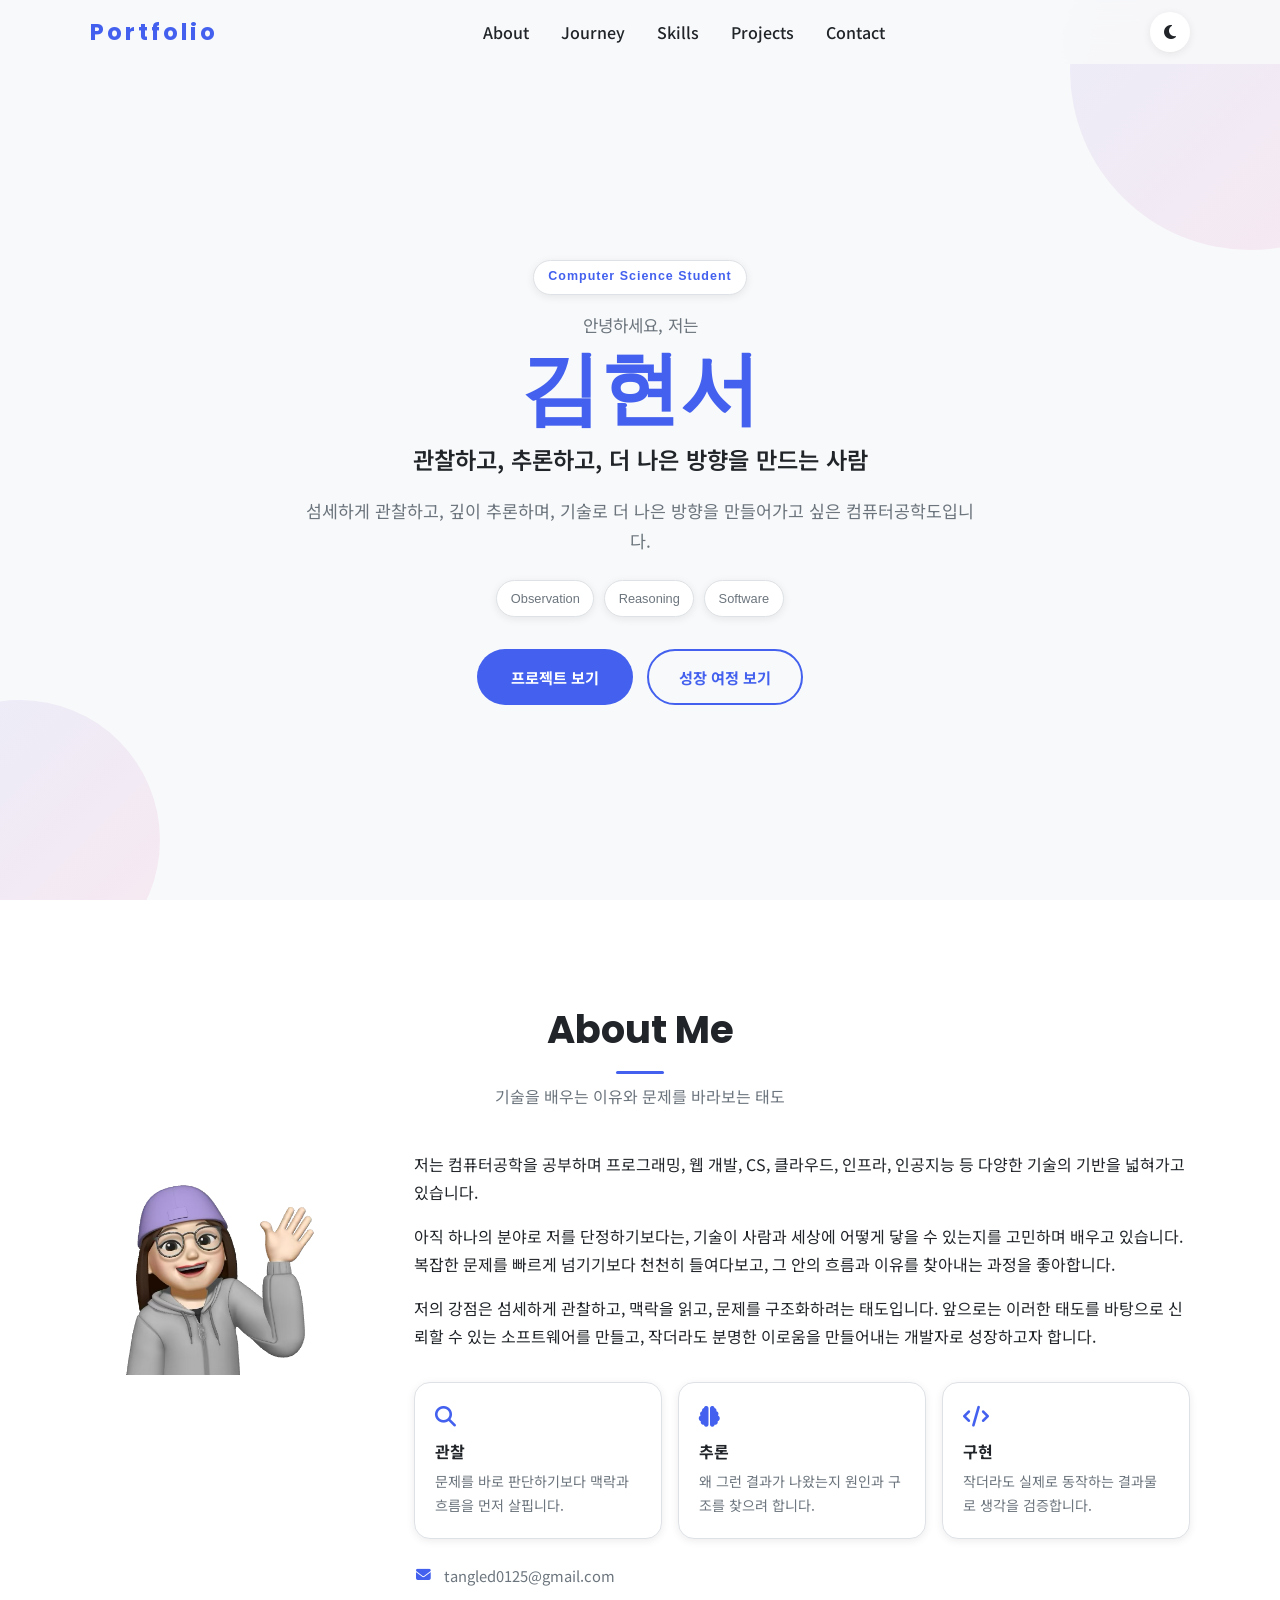
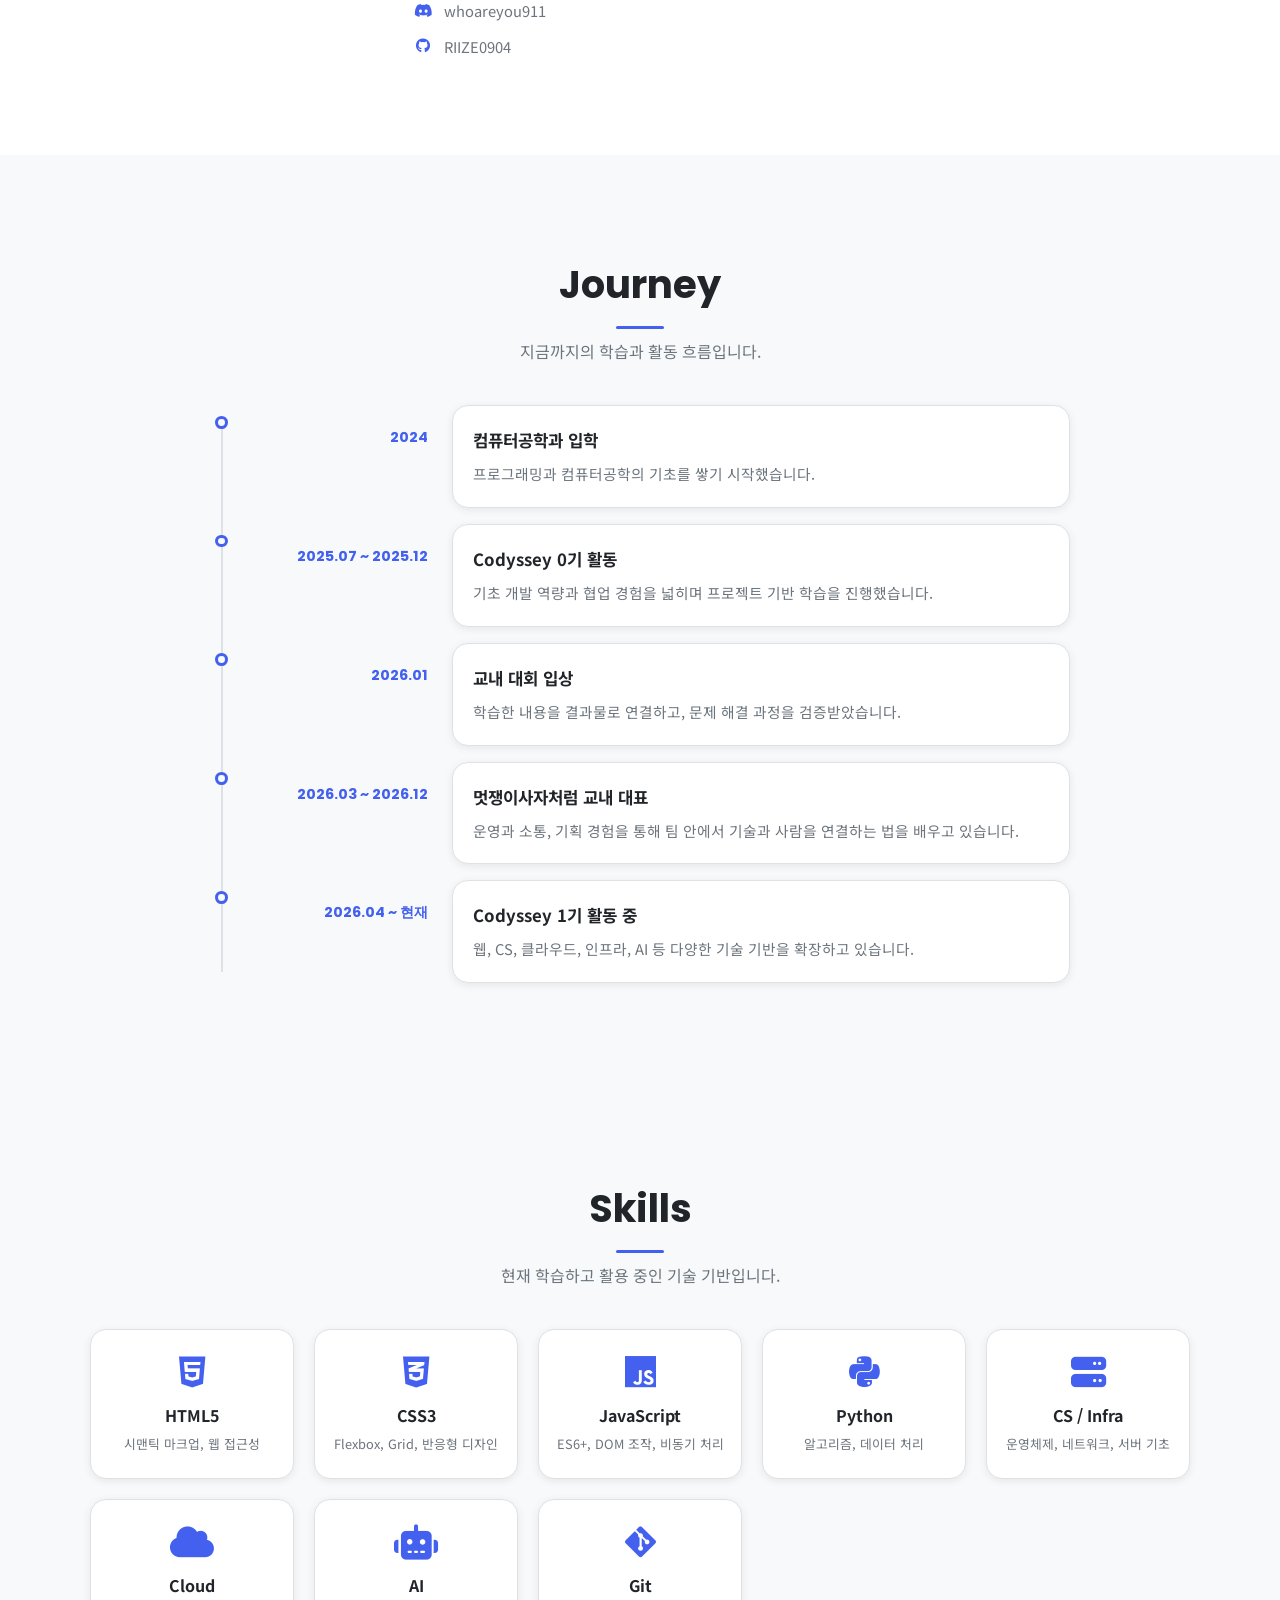
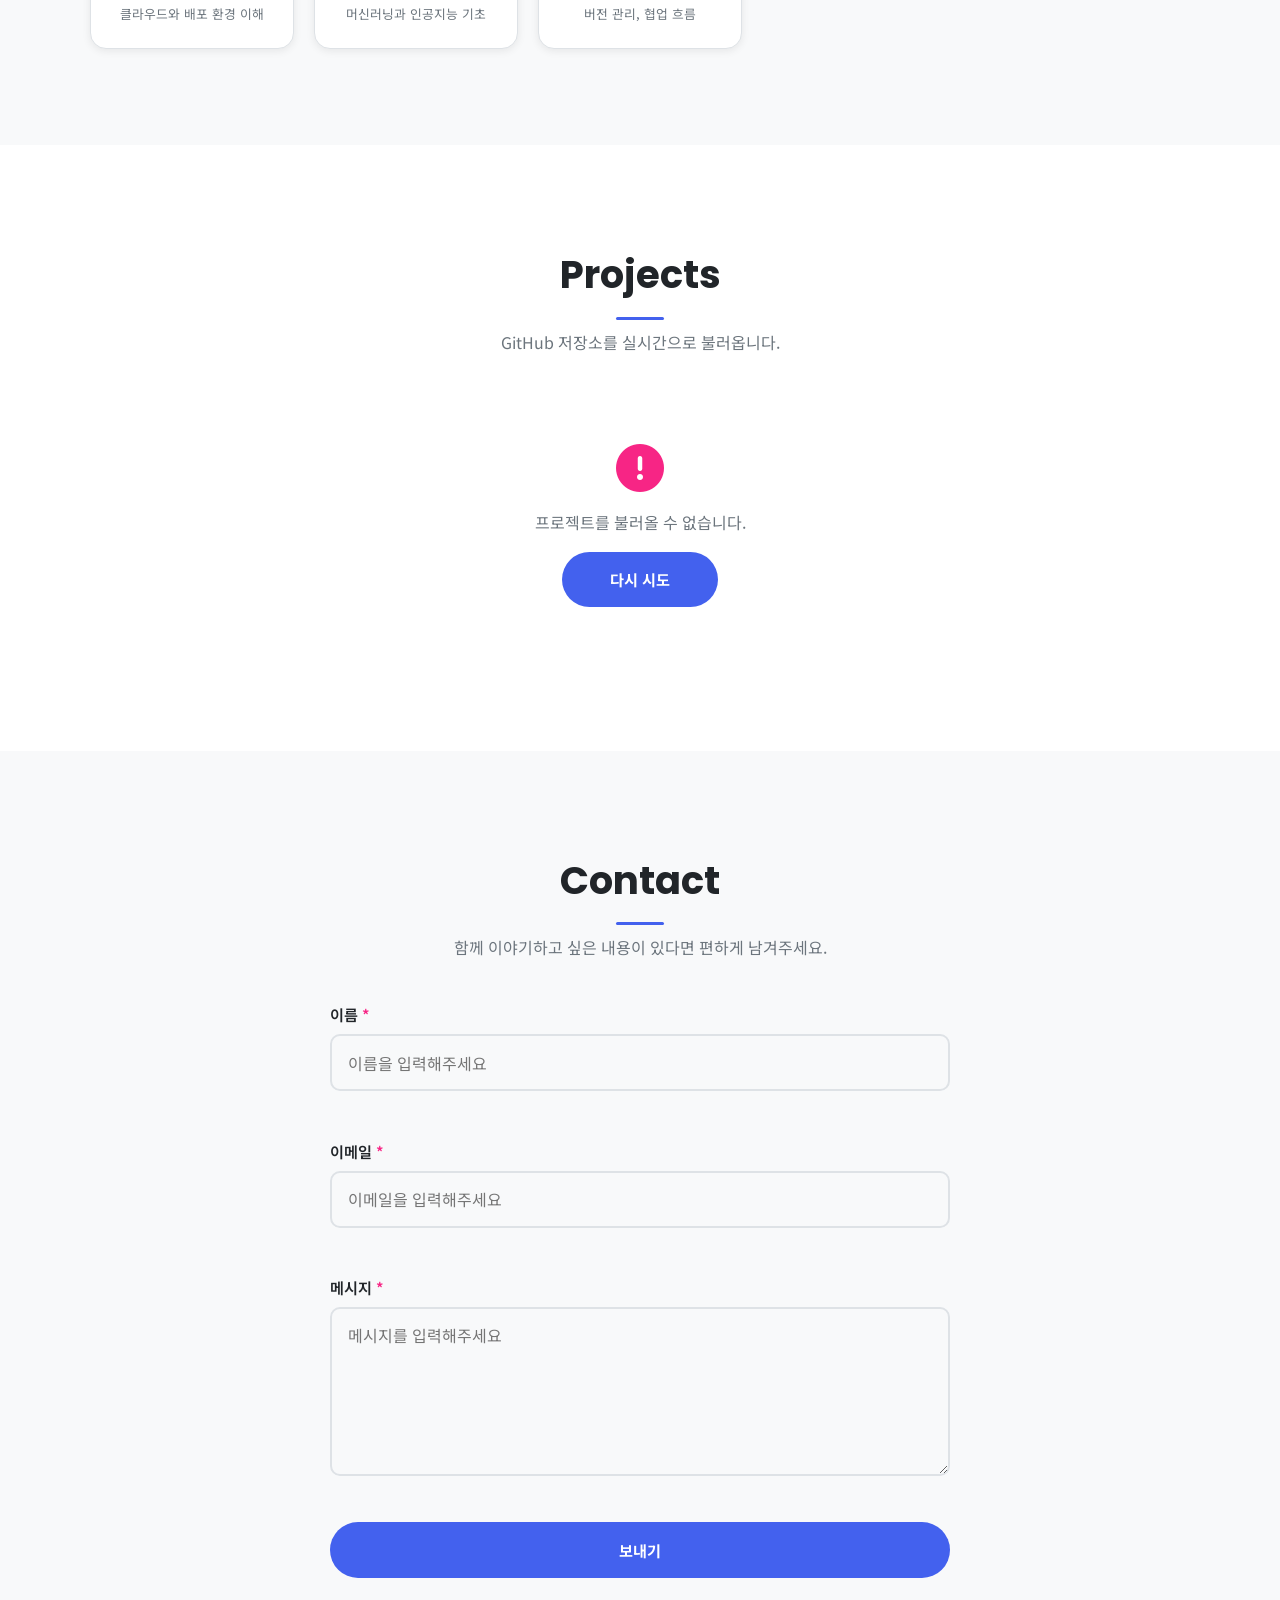
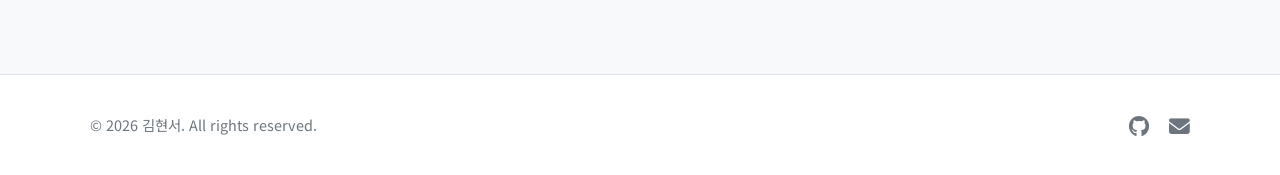
==== commit 1533f013: "Align profile photo to top, change nav logo to Portfolio https://claude.ai/code/session_013kDp5S1q1R" ====
--- a/index.html
+++ b/index.html
@@ -24,7 +24,7 @@
   <!-- ===== HEADER: 고정 네비게이션 바 ===== -->
   <header class="header" id="header">
     <nav class="nav container" aria-label="주요 메뉴">
-      <a href="#hero" class="nav__logo" aria-label="홈으로 이동">KHS</a>
+      <a href="#hero" class="nav__logo" aria-label="홈으로 이동">Portfolio</a>
 
       <ul class="nav__menu" id="nav-menu">
         <li><a href="#about" class="nav__link">About</a></li>
--- a/css/style.css
+++ b/css/style.css
@@ -422,7 +422,7 @@
 .about__content {
   display: grid;
   gap: 2rem;
-  align-items: center;
+  align-items: start; /* 이미지와 텍스트를 상단 기준으로 정렬 */
 }
 
 .about__image {
@@ -430,20 +430,19 @@
   justify-content: center;
 }
 
-.about__photo,
+/* 프로필 이미지: 원형 클립 없이 PNG 원본 그대로 표시 */
+.about__photo {
+  width: 220px;
+  height: auto;
+}
+
+/* 이미지 로드 실패 시 표시되는 플레이스홀더는 원형 유지 */
 .about__photo-placeholder {
   width: 190px;
   height: 190px;
   border: 3px solid var(--color-primary);
   border-radius: 50%;
   box-shadow: var(--shadow-lg);
-}
-
-.about__photo {
-  object-fit: cover;
-}
-
-.about__photo-placeholder {
   display: flex;
   align-items: center;
   justify-content: center;
@@ -955,7 +954,10 @@
     gap: 4rem;
   }
 
-  .about__photo,
+  .about__photo {
+    width: 260px;
+  }
+
   .about__photo-placeholder {
     width: 220px;
     height: 220px;
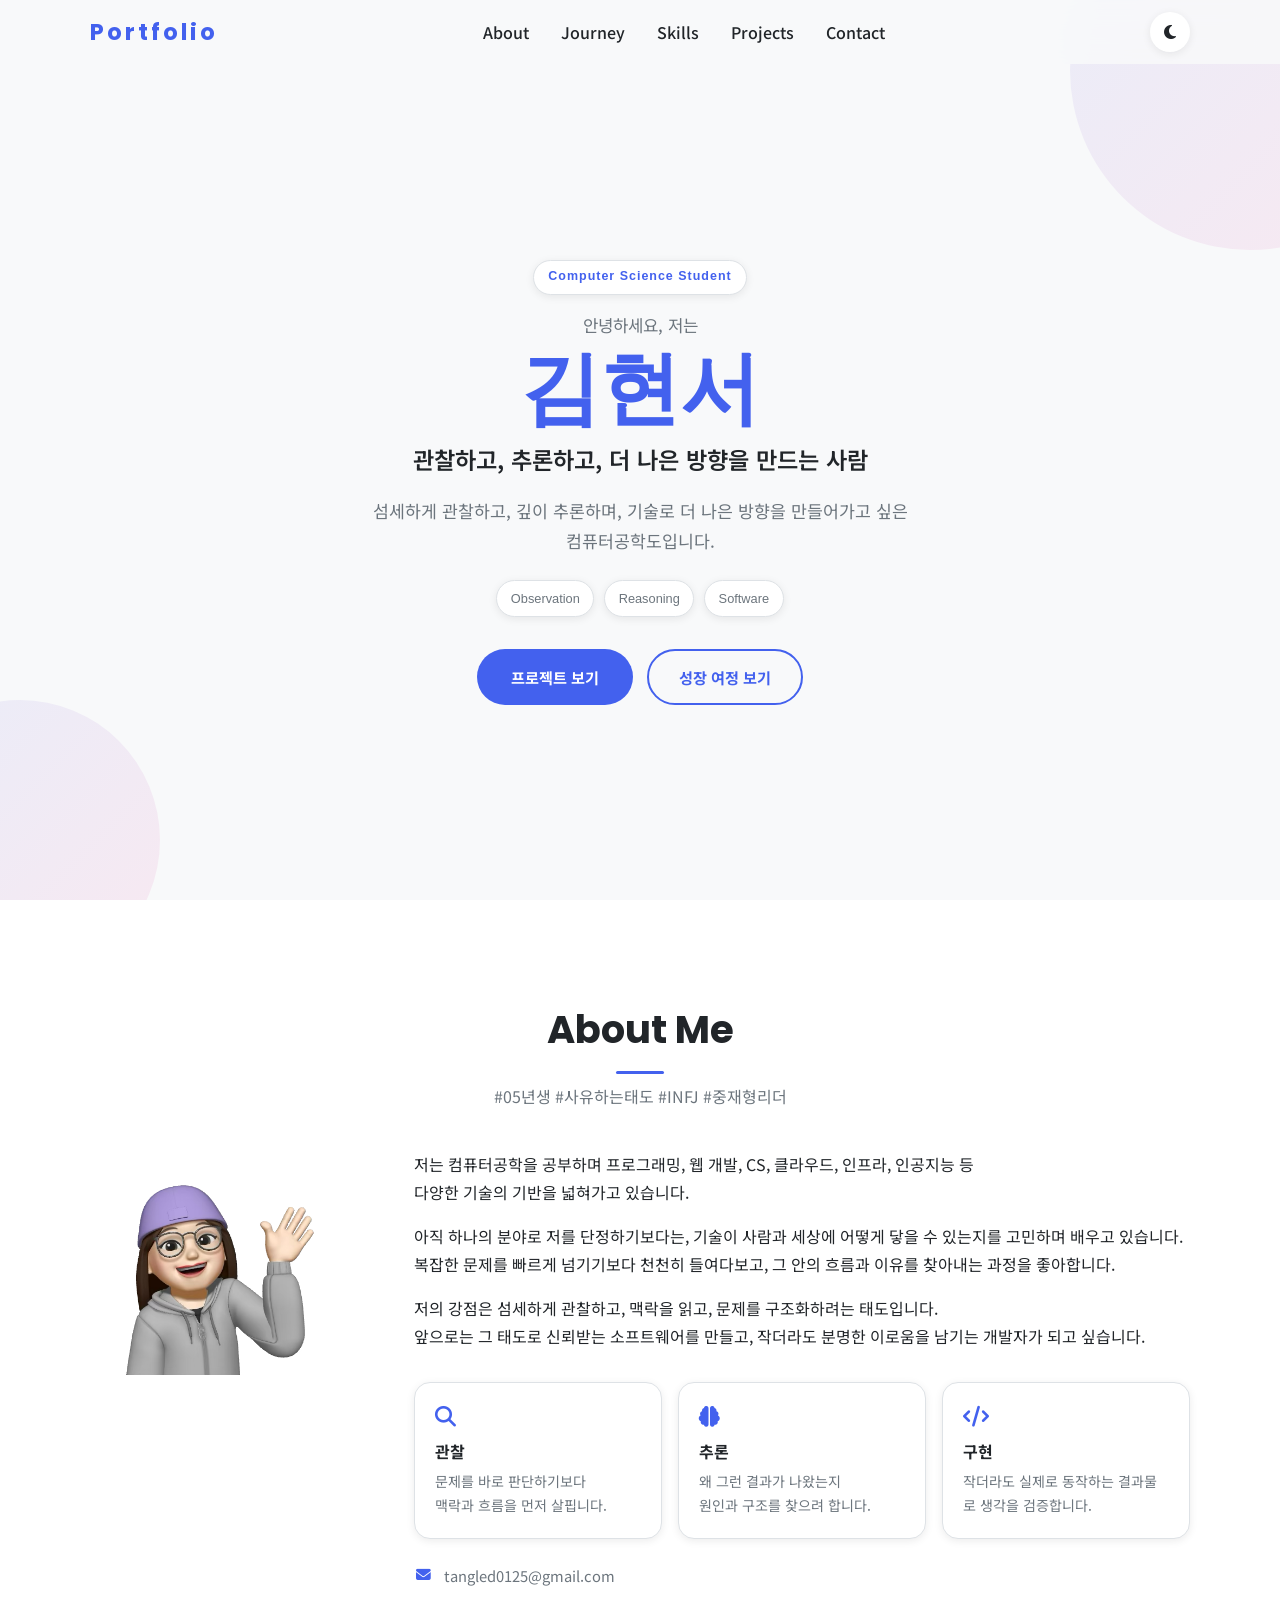
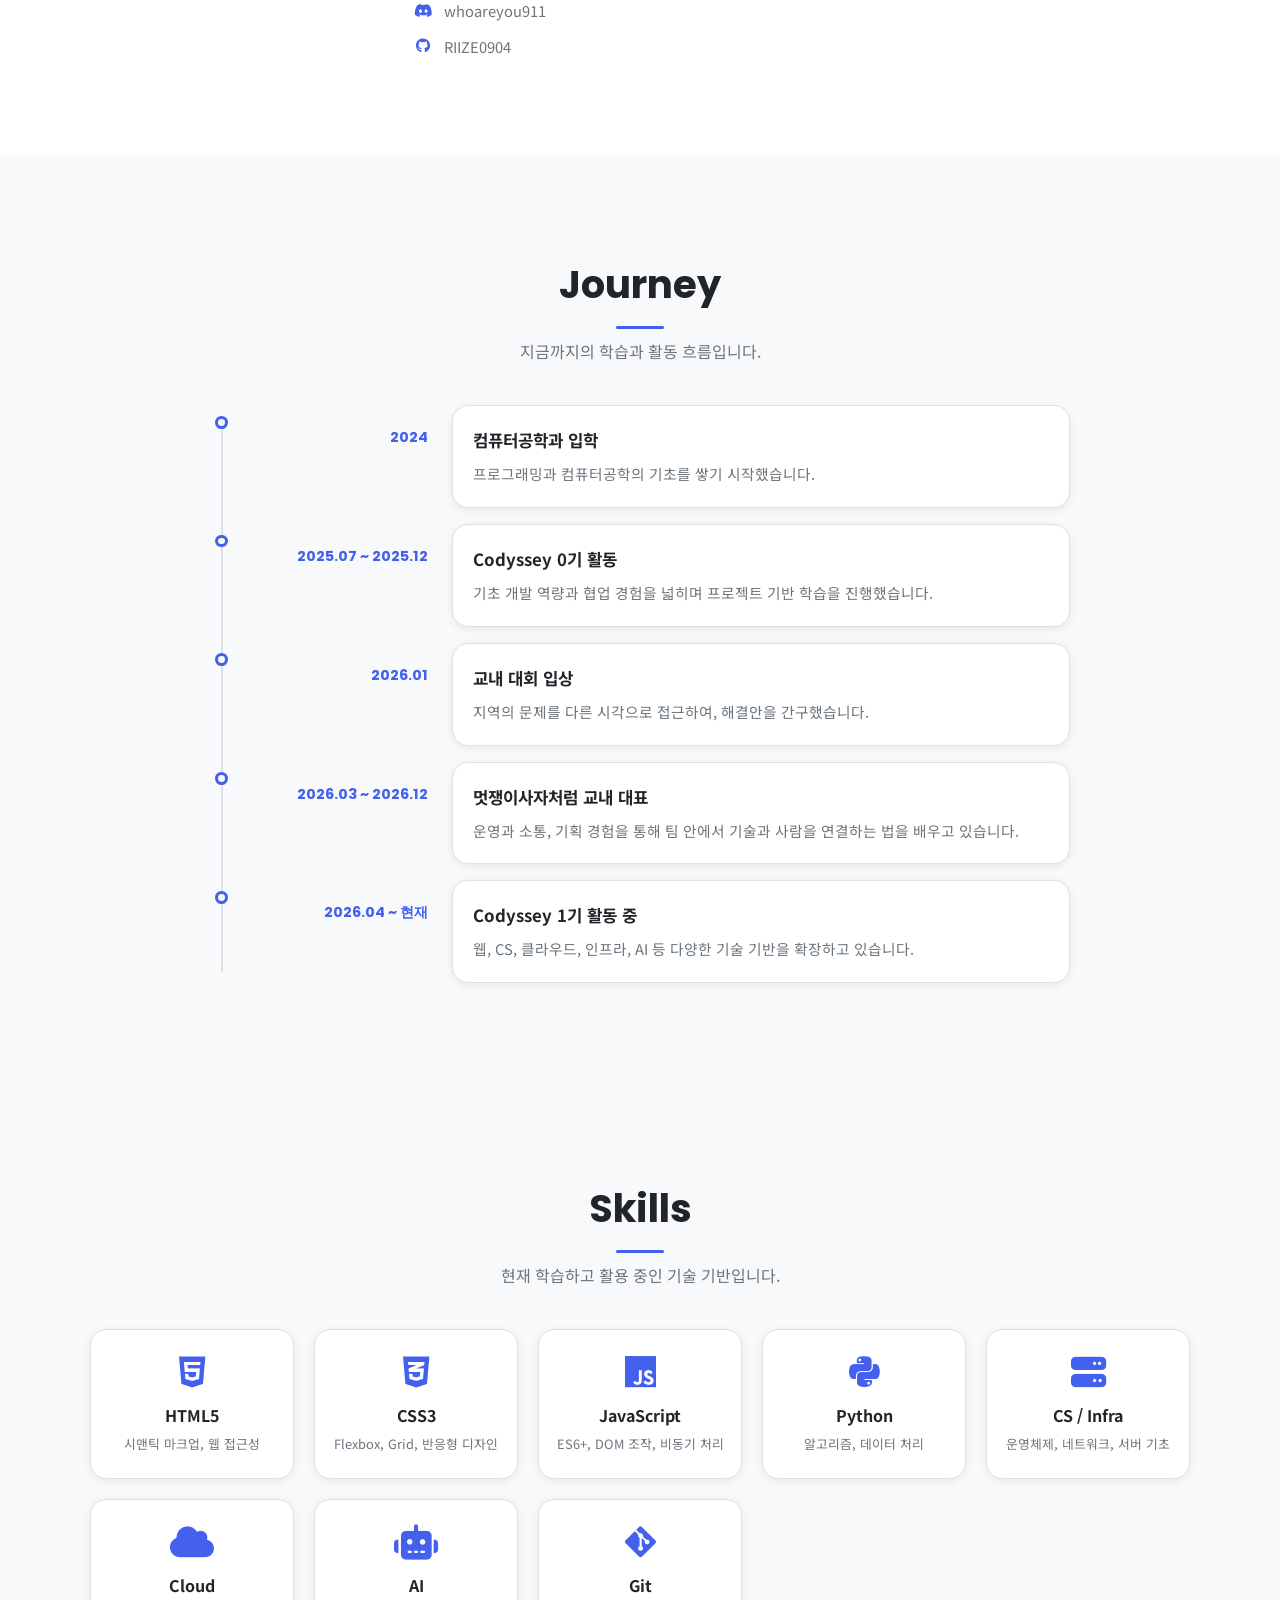
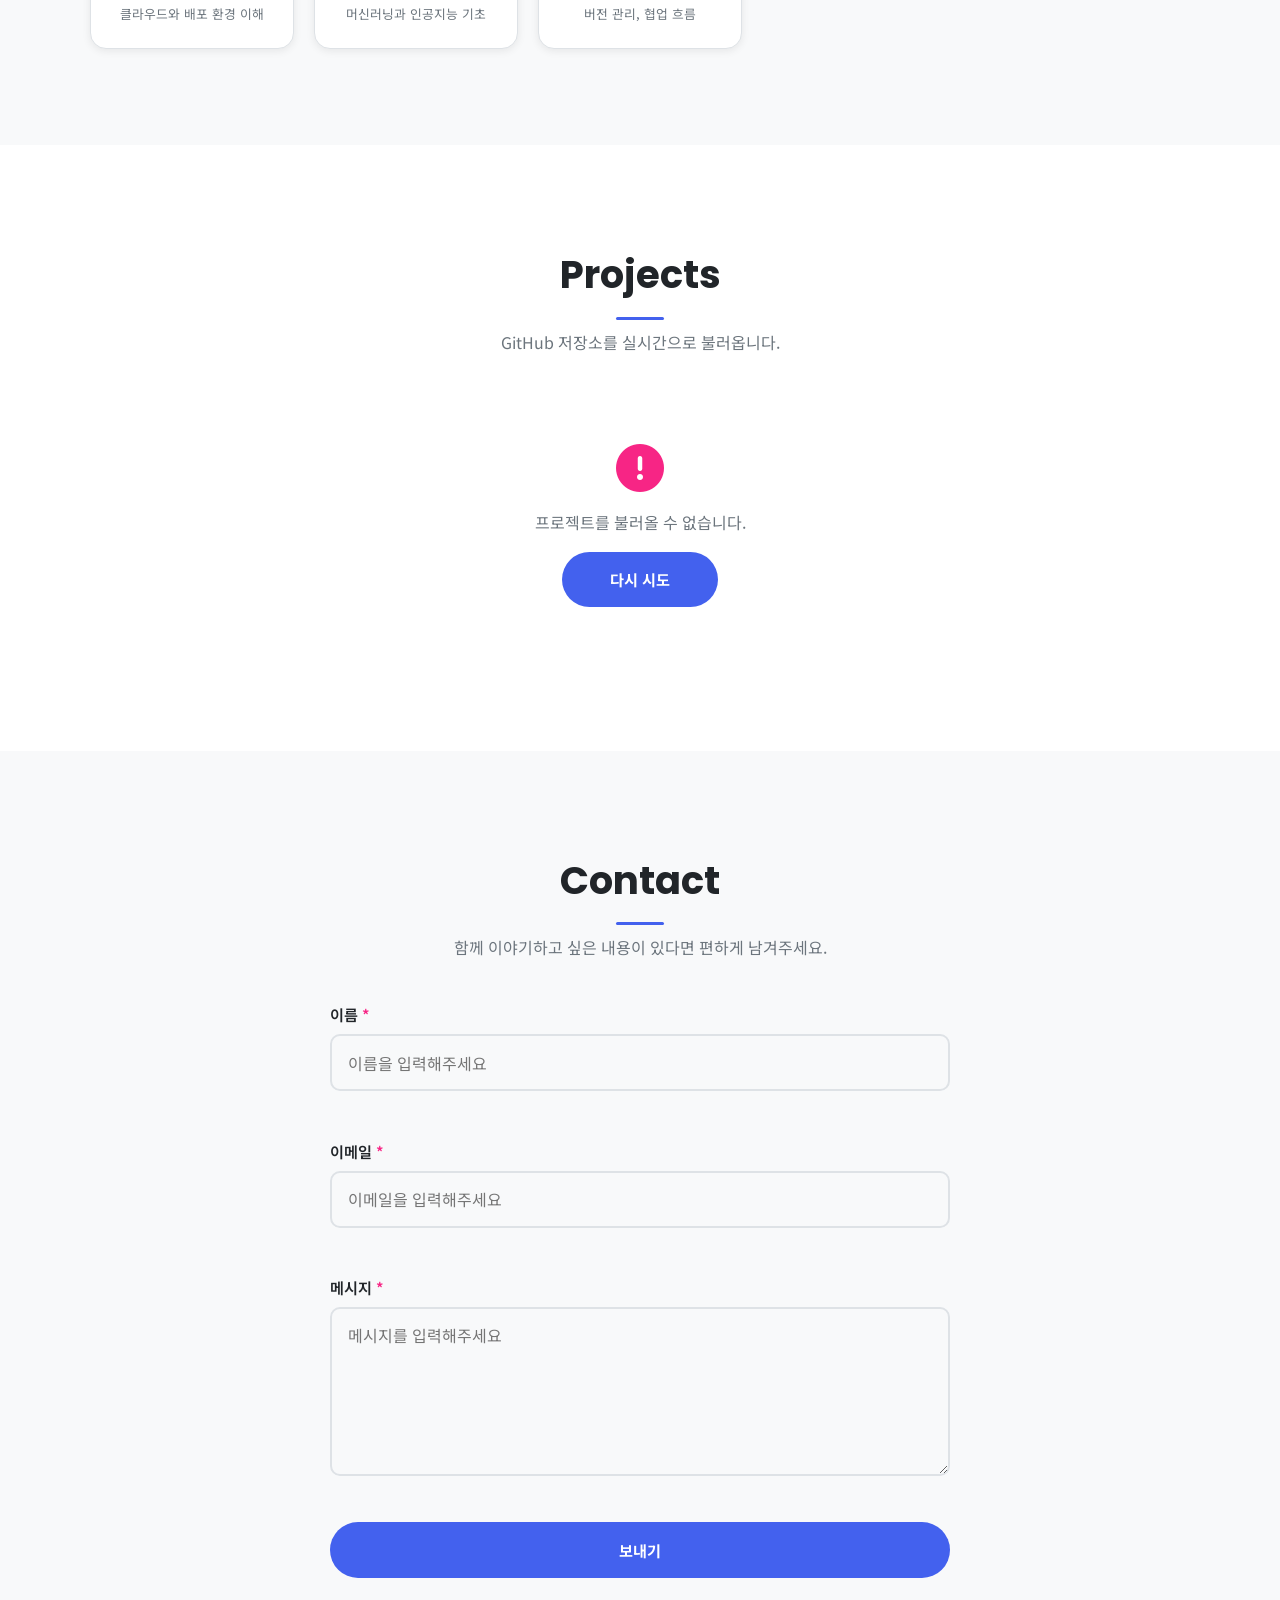
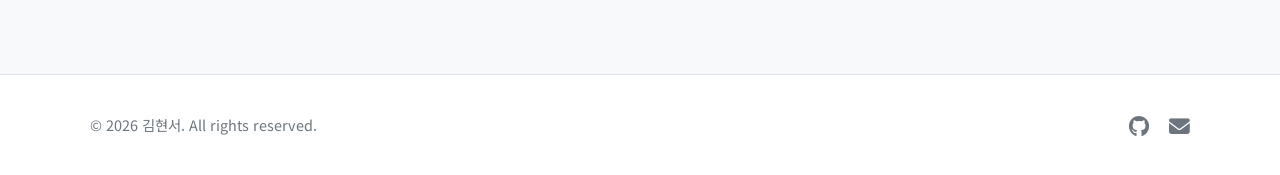
==== commit c2475727: "[b4-1] About 본문 줄바꿈 정리, 태그 형태 서브타이틀, 교내대회 설명 수정 https://claude.ai/code/session_013kDp5S1q1RxbDHuJ3Je" ====
--- a/index.html
+++ b/index.html
@@ -56,9 +56,7 @@
         <p class="hero__greeting">안녕하세요, 저는</p>
         <h1 class="hero__name">김현서</h1>
         <p class="hero__role">관찰하고, 추론하고, 더 나은 방향을 만드는 사람</p>
-        <p class="hero__description">
-          섬세하게 관찰하고, 깊이 추론하며, 기술로 더 나은 방향을 만들어가고 싶은 컴퓨터공학도입니다.
-        </p>
+        <p class="hero__description">섬세하게 관찰하고, 깊이 추론하며, 기술로 더 나은 방향을 만들어가고 싶은 컴퓨터공학도입니다.</p>
 
         <div class="hero__keywords" aria-label="핵심 키워드">
           <span>Observation</span>
@@ -80,7 +78,7 @@
     <section class="about section" id="about">
       <div class="container">
         <h2 class="section__title animate-on-scroll">About Me</h2>
-        <p class="section__subtitle animate-on-scroll">기술을 배우는 이유와 문제를 바라보는 태도</p>
+        <p class="section__subtitle animate-on-scroll">#05년생 #사유하는태도 #INFJ #중재형리더</p>
 
         <div class="about__content">
           <div class="about__image animate-on-scroll">
@@ -97,25 +95,27 @@
 
           <div class="about__text animate-on-scroll">
             <p>
-              저는 컴퓨터공학을 공부하며 프로그래밍, 웹 개발, CS, 클라우드, 인프라, 인공지능 등 다양한 기술의 기반을 넓혀가고 있습니다.
+              저는 컴퓨터공학을 공부하며 프로그래밍, 웹 개발, CS, 클라우드, 인프라, 인공지능 등<br>
+              다양한 기술의 기반을 넓혀가고 있습니다.
             </p>
             <p>
               아직 하나의 분야로 저를 단정하기보다는, 기술이 사람과 세상에 어떻게 닿을 수 있는지를 고민하며 배우고 있습니다. 복잡한 문제를 빠르게 넘기기보다 천천히 들여다보고, 그 안의 흐름과 이유를 찾아내는 과정을 좋아합니다.
             </p>
             <p>
-              저의 강점은 섬세하게 관찰하고, 맥락을 읽고, 문제를 구조화하려는 태도입니다. 앞으로는 이러한 태도를 바탕으로 신뢰할 수 있는 소프트웨어를 만들고, 작더라도 분명한 이로움을 만들어내는 개발자로 성장하고자 합니다.
+              저의 강점은 섬세하게 관찰하고, 맥락을 읽고, 문제를 구조화하려는 태도입니다.<br>
+              앞으로는 그 태도로 신뢰받는 소프트웨어를 만들고, 작더라도 분명한 이로움을 남기는 개발자가 되고 싶습니다.
             </p>
 
             <div class="about__cards" aria-label="강점 요약">
               <article class="about-card">
                 <i class="fas fa-magnifying-glass" aria-hidden="true"></i>
                 <h3>관찰</h3>
-                <p>문제를 바로 판단하기보다 맥락과 흐름을 먼저 살핍니다.</p>
+                <p>문제를 바로 판단하기보다<br>맥락과 흐름을 먼저 살핍니다.</p>
               </article>
               <article class="about-card">
                 <i class="fas fa-brain" aria-hidden="true"></i>
                 <h3>추론</h3>
-                <p>왜 그런 결과가 나왔는지 원인과 구조를 찾으려 합니다.</p>
+                <p>왜 그런 결과가 나왔는지<br>원인과 구조를 찾으려 합니다.</p>
               </article>
               <article class="about-card">
                 <i class="fas fa-code" aria-hidden="true"></i>
@@ -161,7 +161,7 @@
             <div class="journey-item__date">2026.01</div>
             <div class="journey-item__content">
               <h3>교내 대회 입상</h3>
-              <p>학습한 내용을 결과물로 연결하고, 문제 해결 과정을 검증받았습니다.</p>
+              <p>지역의 문제를 다른 시각으로 접근하여, 해결안을 간구했습니다.</p>
             </div>
           </article>
 
--- a/css/style.css
+++ b/css/style.css
@@ -320,6 +320,7 @@
   margin: 0 auto 1.5rem;
   color: var(--color-text-light);
   font-size: 1rem;
+  word-break: keep-all;
 }
 
 .hero__keywords {
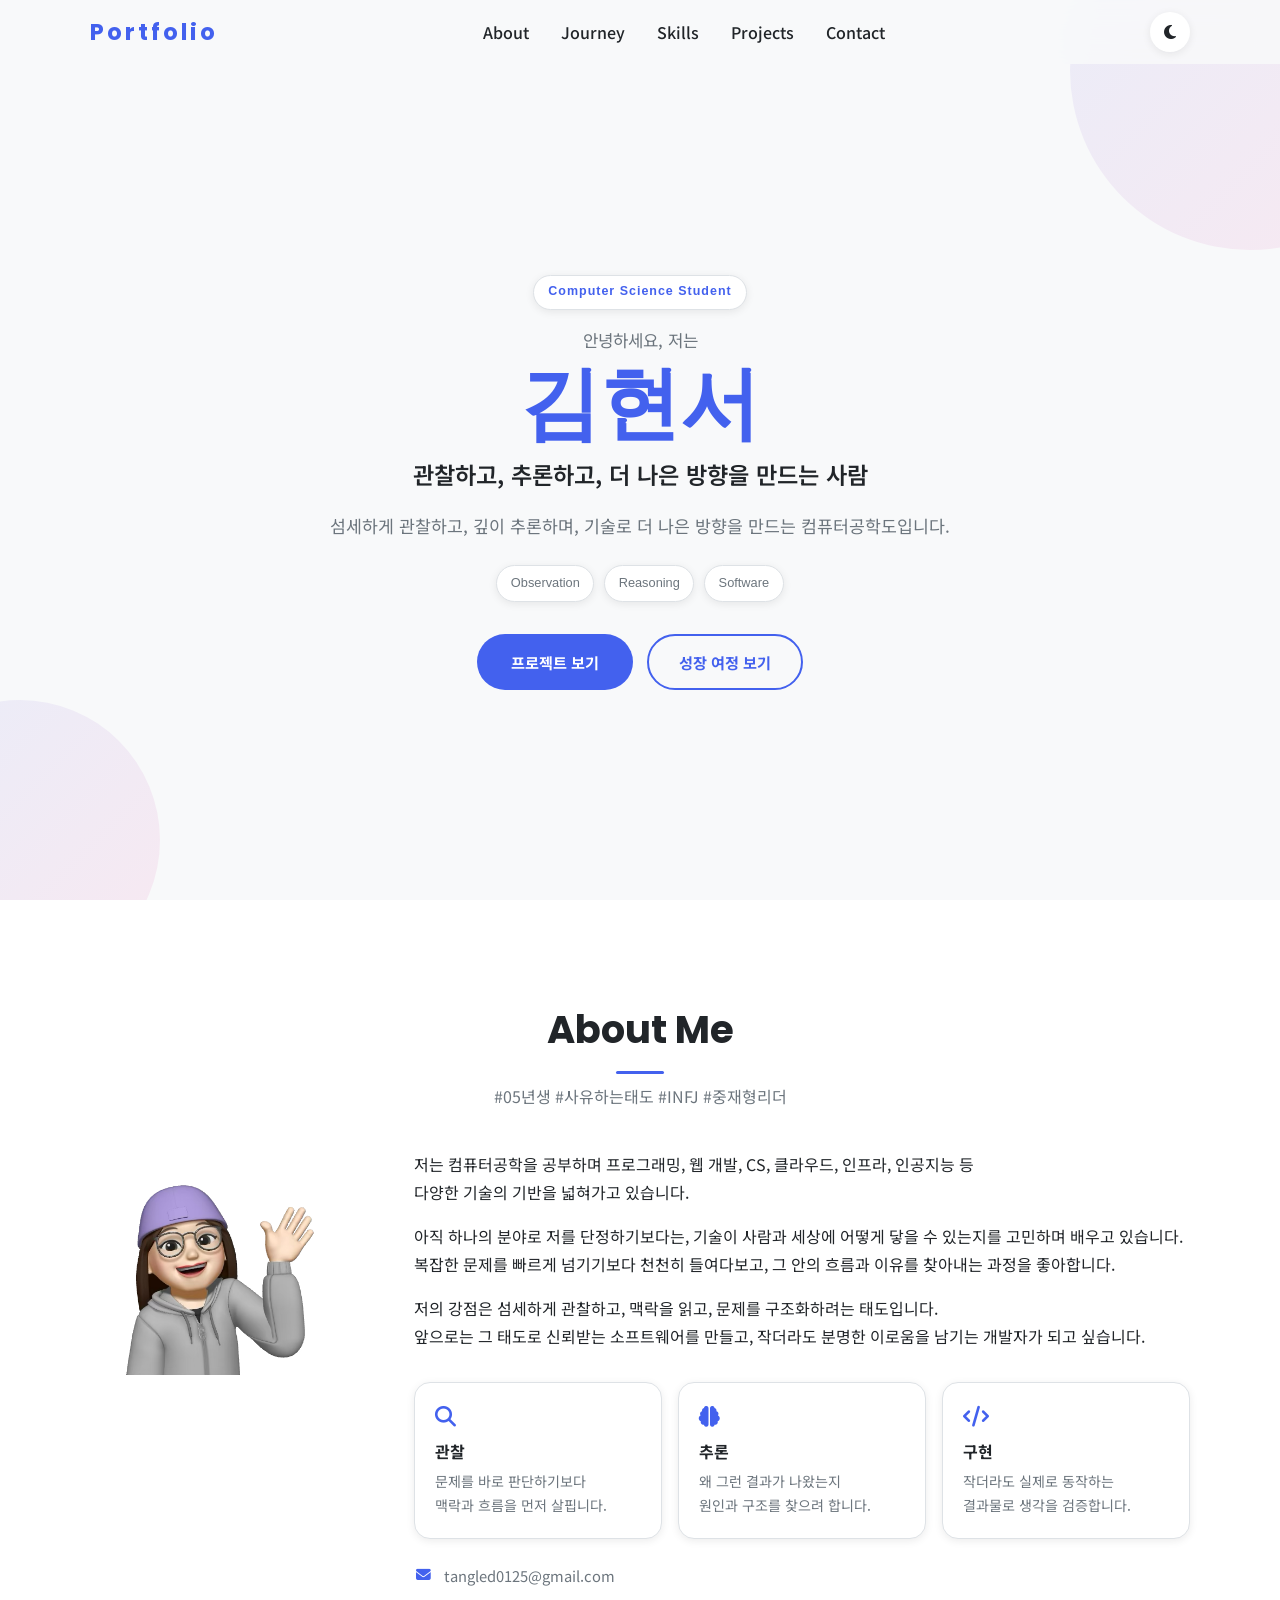
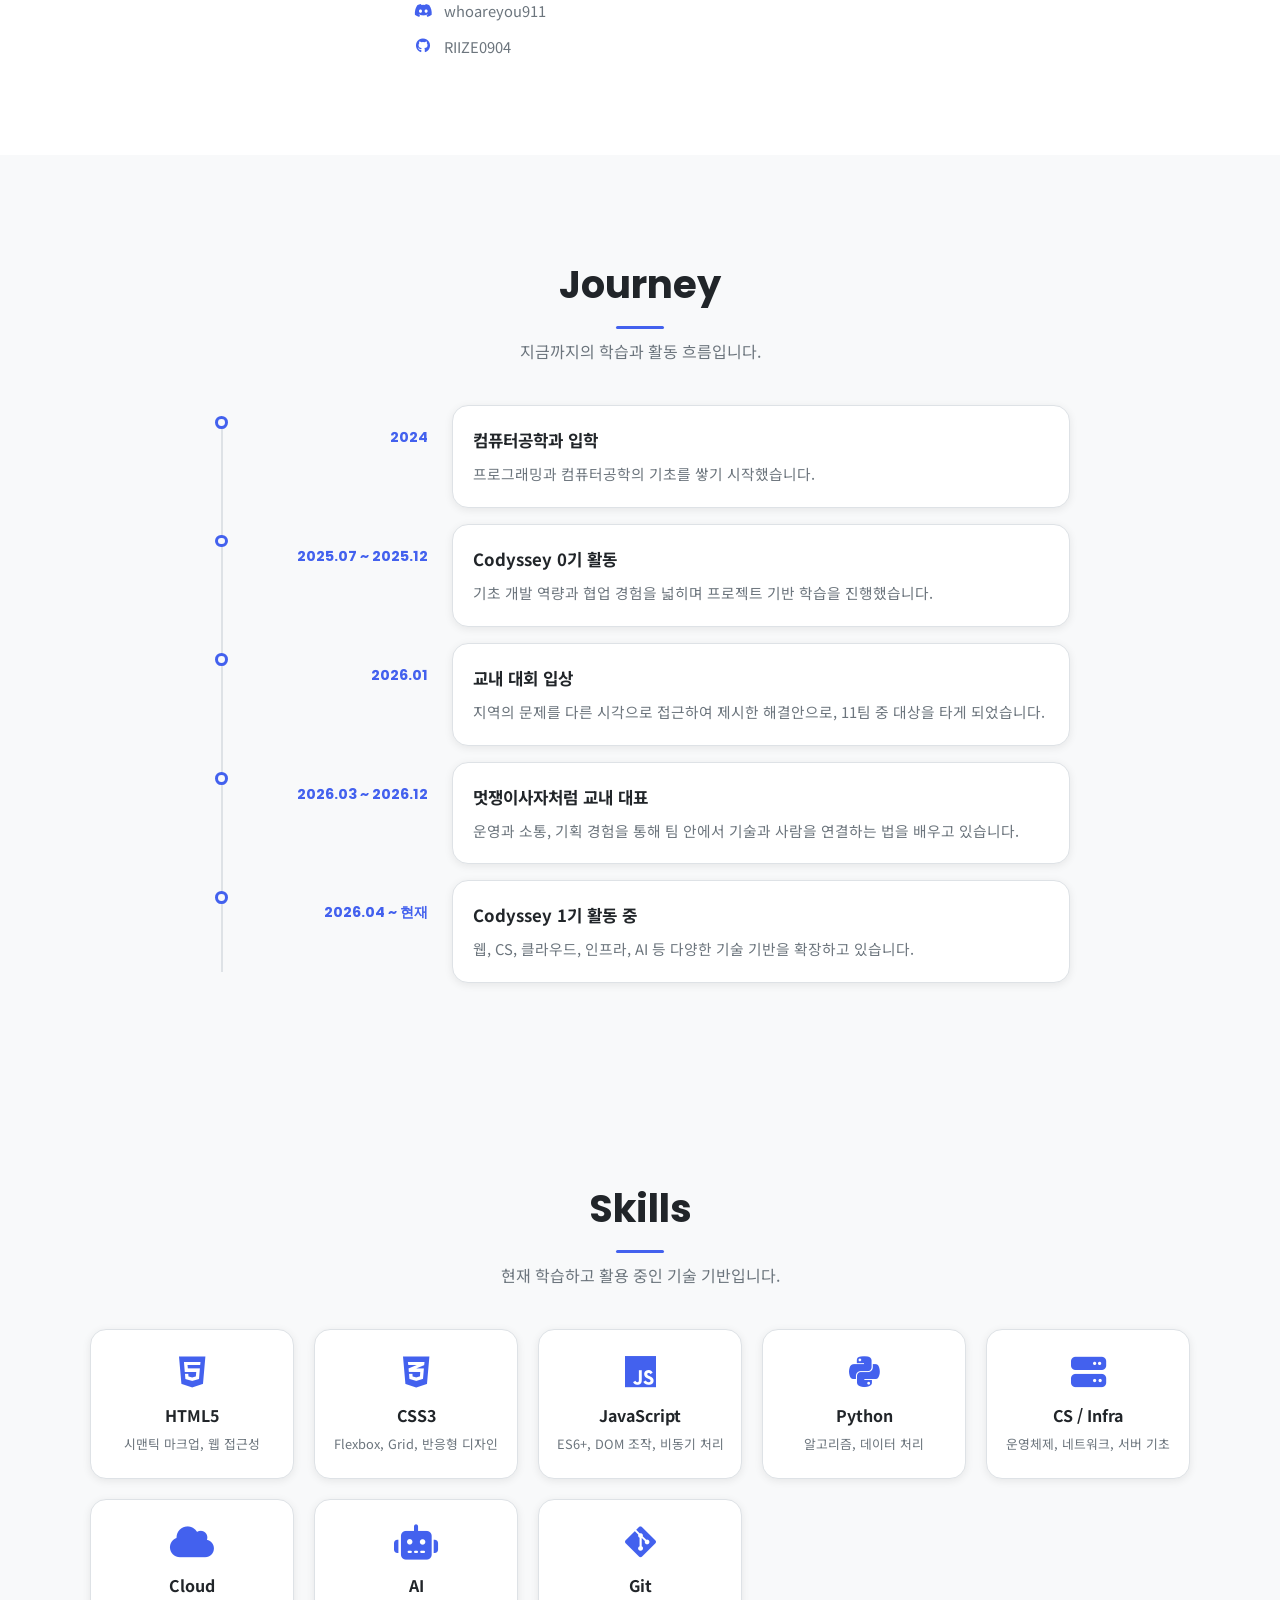
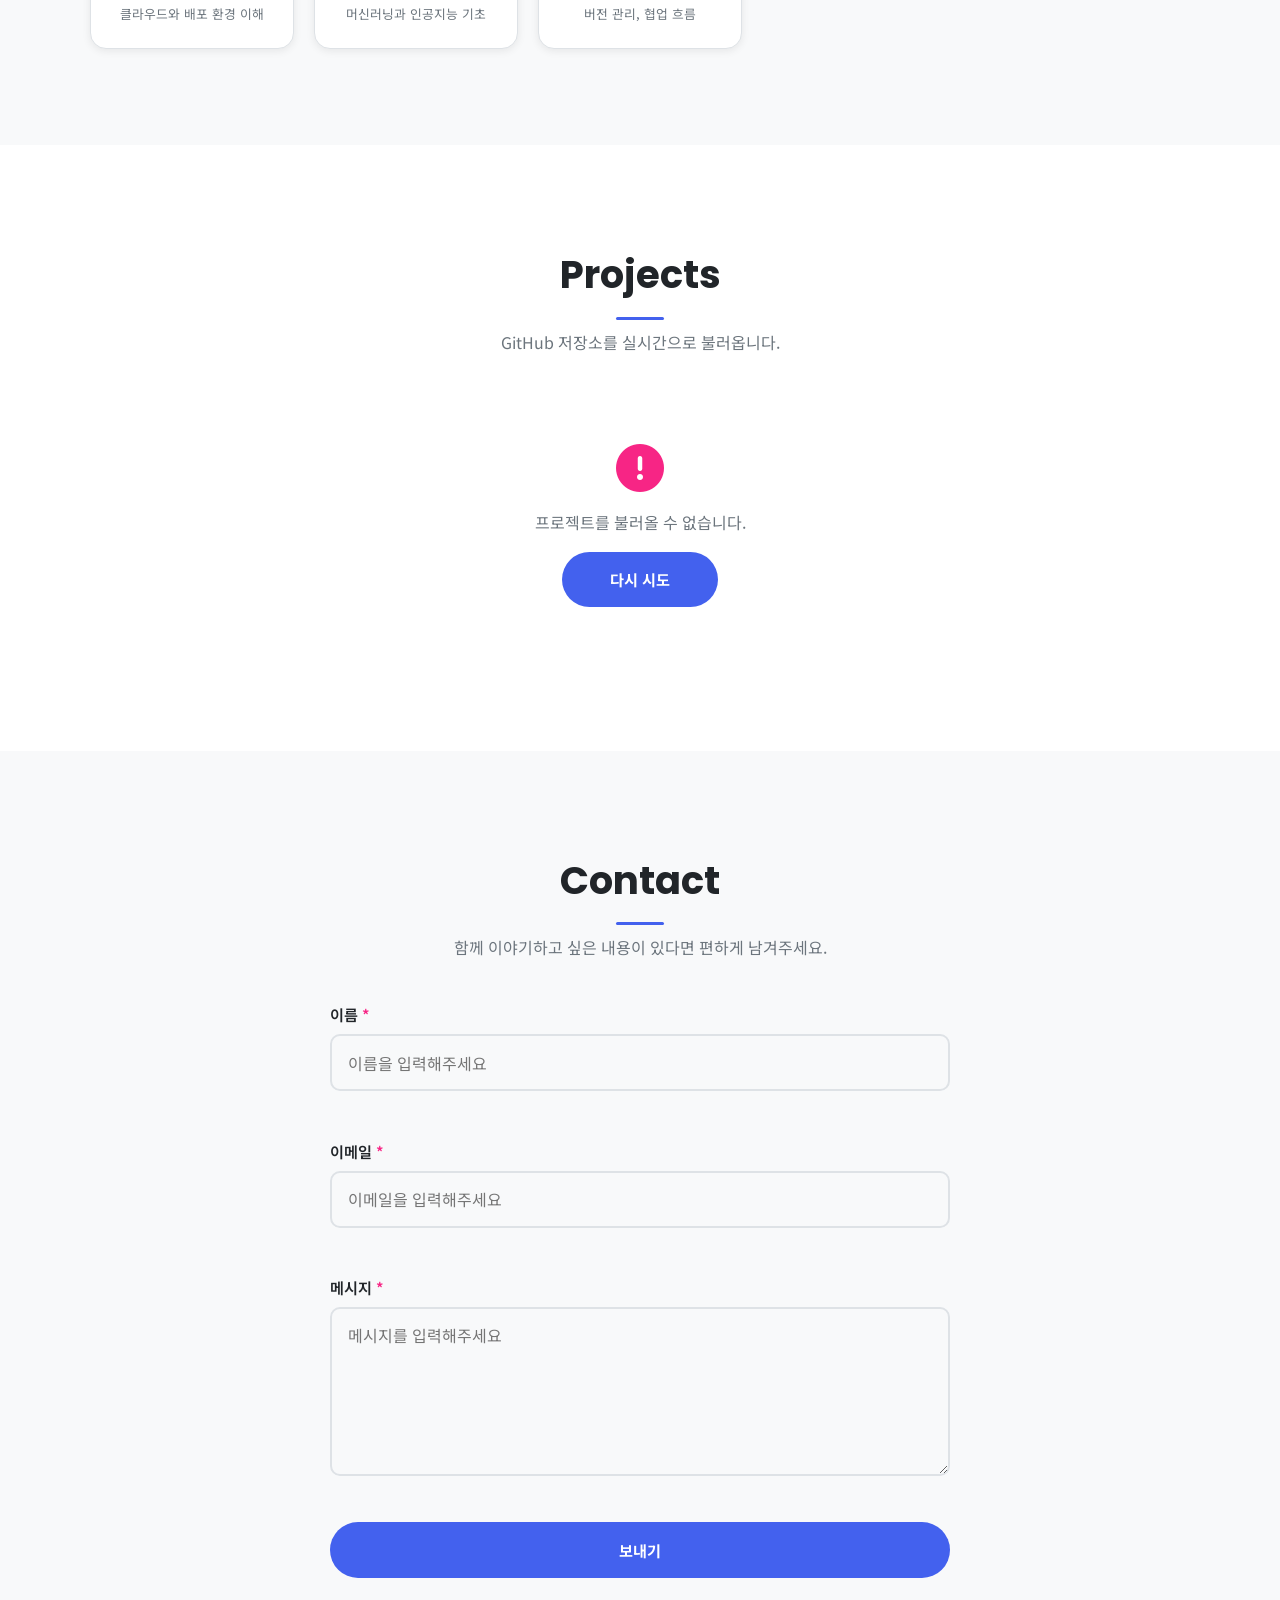
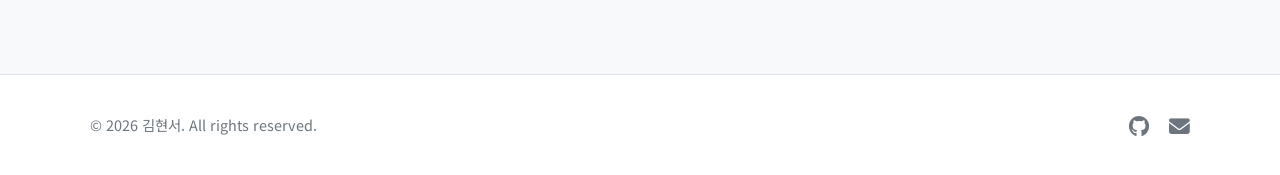
==== commit 0263b259: "[b4-1] 구현 카드 줄바꿈, 교내대회 설명 수정 https://claude.ai/code/session_013kDp5S1q1RxbDHuJ3JeQEh" ====
--- a/index.html
+++ b/index.html
@@ -56,7 +56,7 @@
         <p class="hero__greeting">안녕하세요, 저는</p>
         <h1 class="hero__name">김현서</h1>
         <p class="hero__role">관찰하고, 추론하고, 더 나은 방향을 만드는 사람</p>
-        <p class="hero__description">섬세하게 관찰하고, 깊이 추론하며, 기술로 더 나은 방향을 만들어가고 싶은 컴퓨터공학도입니다.</p>
+        <p class="hero__description">섬세하게 관찰하고, 깊이 추론하며, 기술로 더 나은 방향을 만드는 컴퓨터공학도입니다.</p>
 
         <div class="hero__keywords" aria-label="핵심 키워드">
           <span>Observation</span>
@@ -120,7 +120,7 @@
               <article class="about-card">
                 <i class="fas fa-code" aria-hidden="true"></i>
                 <h3>구현</h3>
-                <p>작더라도 실제로 동작하는 결과물로 생각을 검증합니다.</p>
+                <p>작더라도 실제로 동작하는<br>결과물로 생각을 검증합니다.</p>
               </article>
             </div>
 
@@ -161,7 +161,7 @@
             <div class="journey-item__date">2026.01</div>
             <div class="journey-item__content">
               <h3>교내 대회 입상</h3>
-              <p>지역의 문제를 다른 시각으로 접근하여, 해결안을 간구했습니다.</p>
+              <p>지역의 문제를 다른 시각으로 접근하여 제시한 해결안으로, 11팀 중 대상을 타게 되었습니다.</p>
             </div>
           </article>
 
